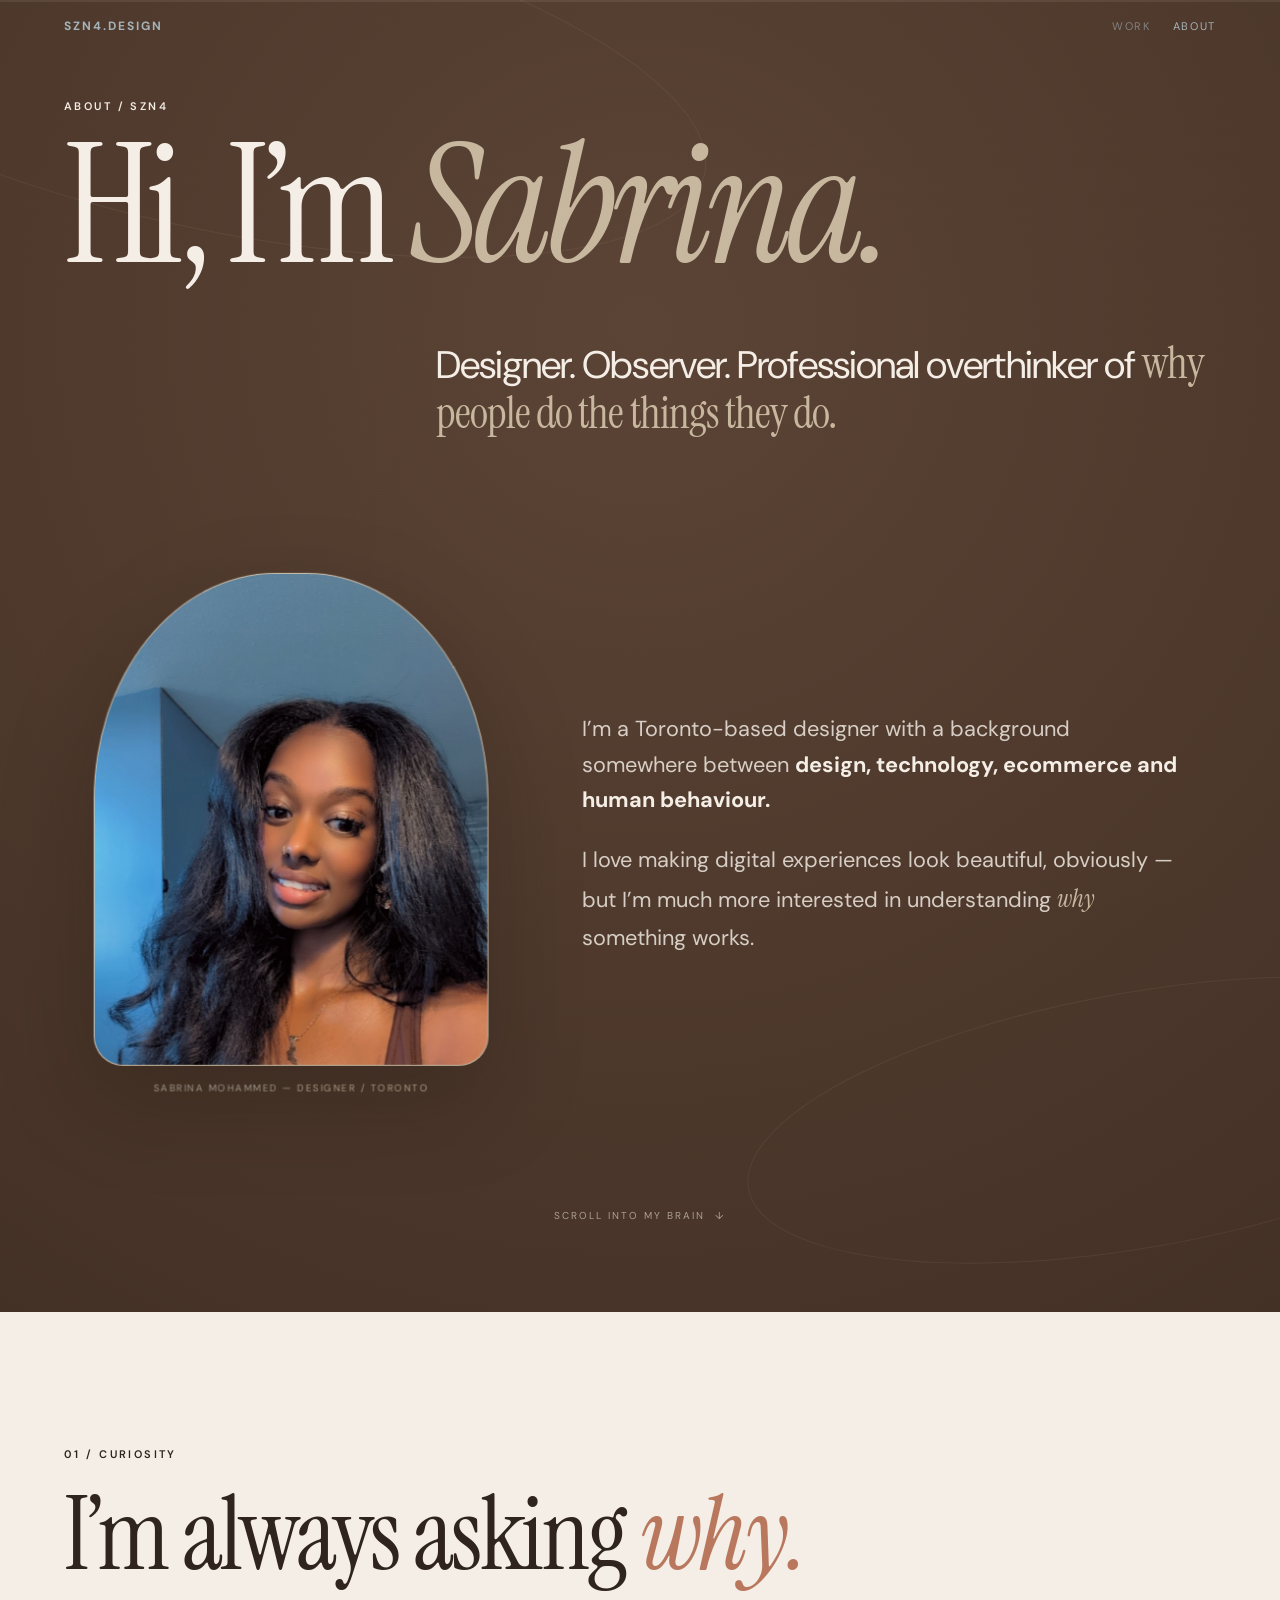
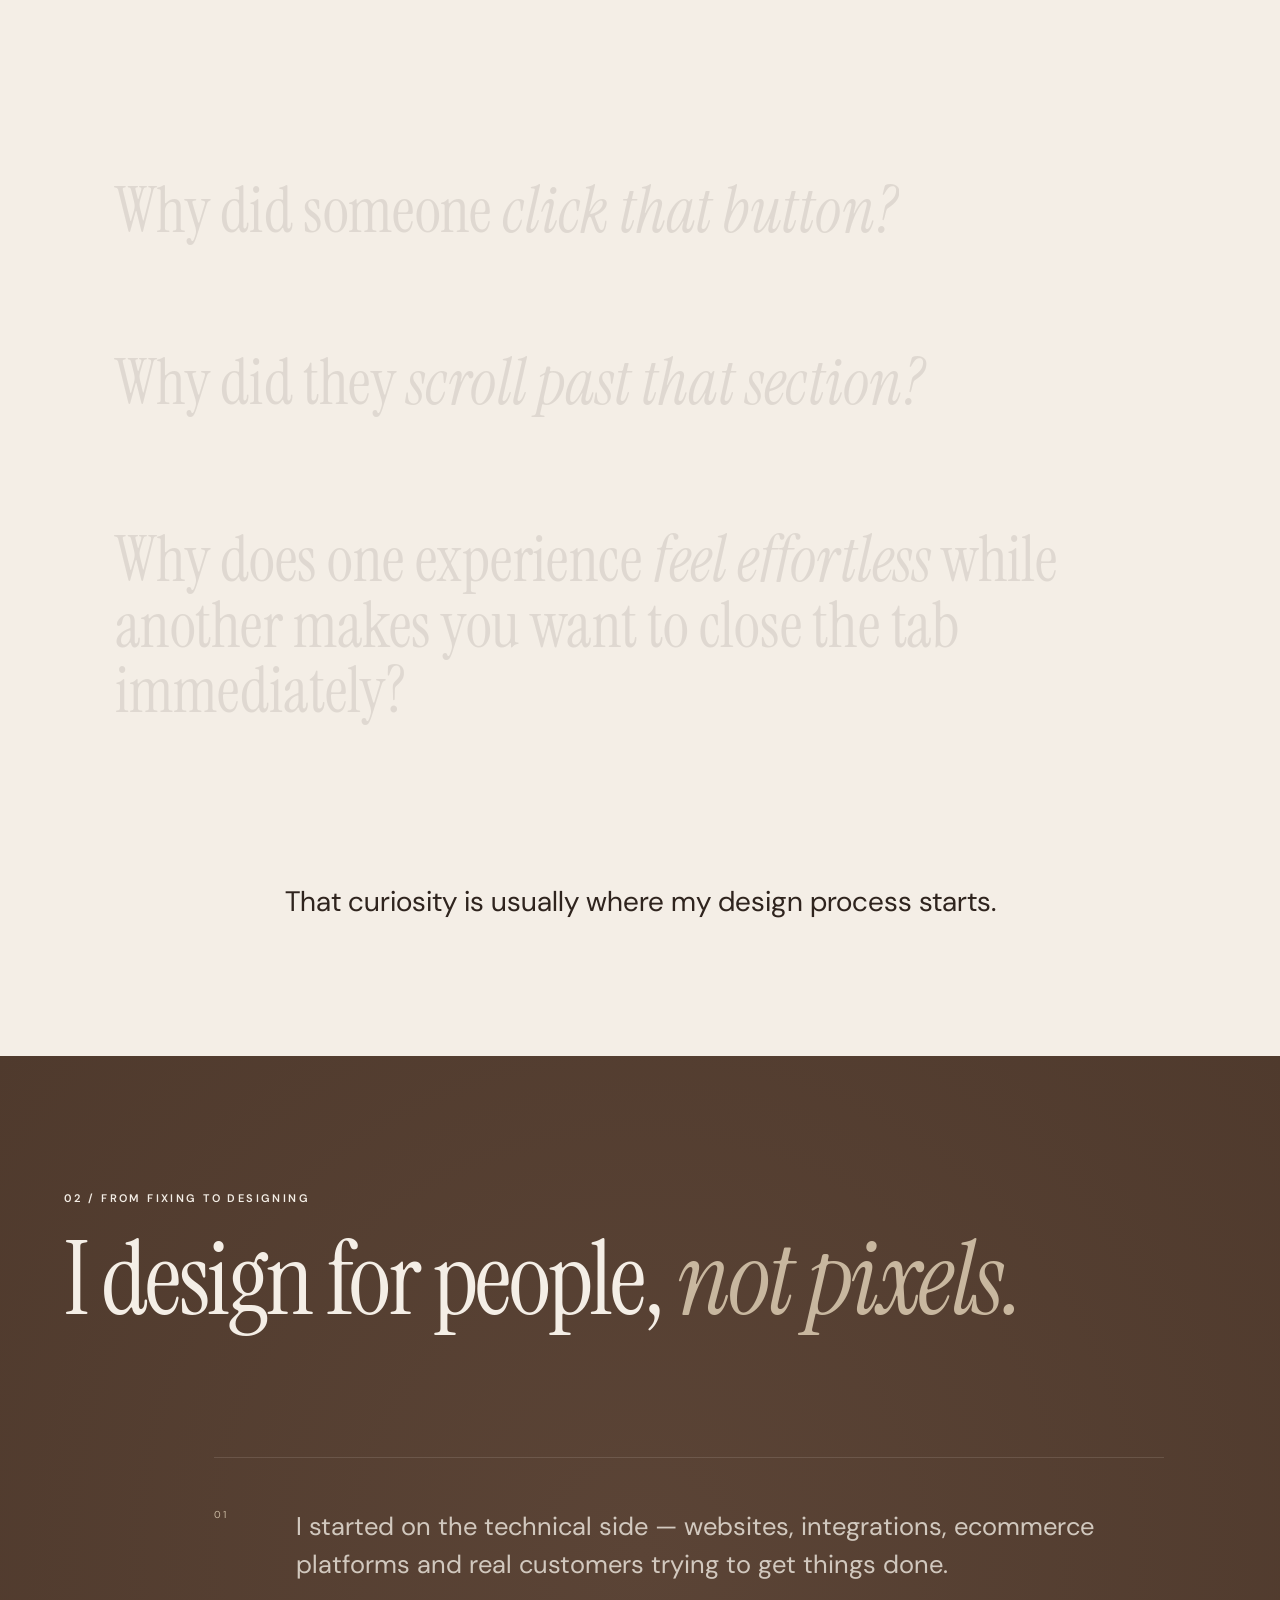
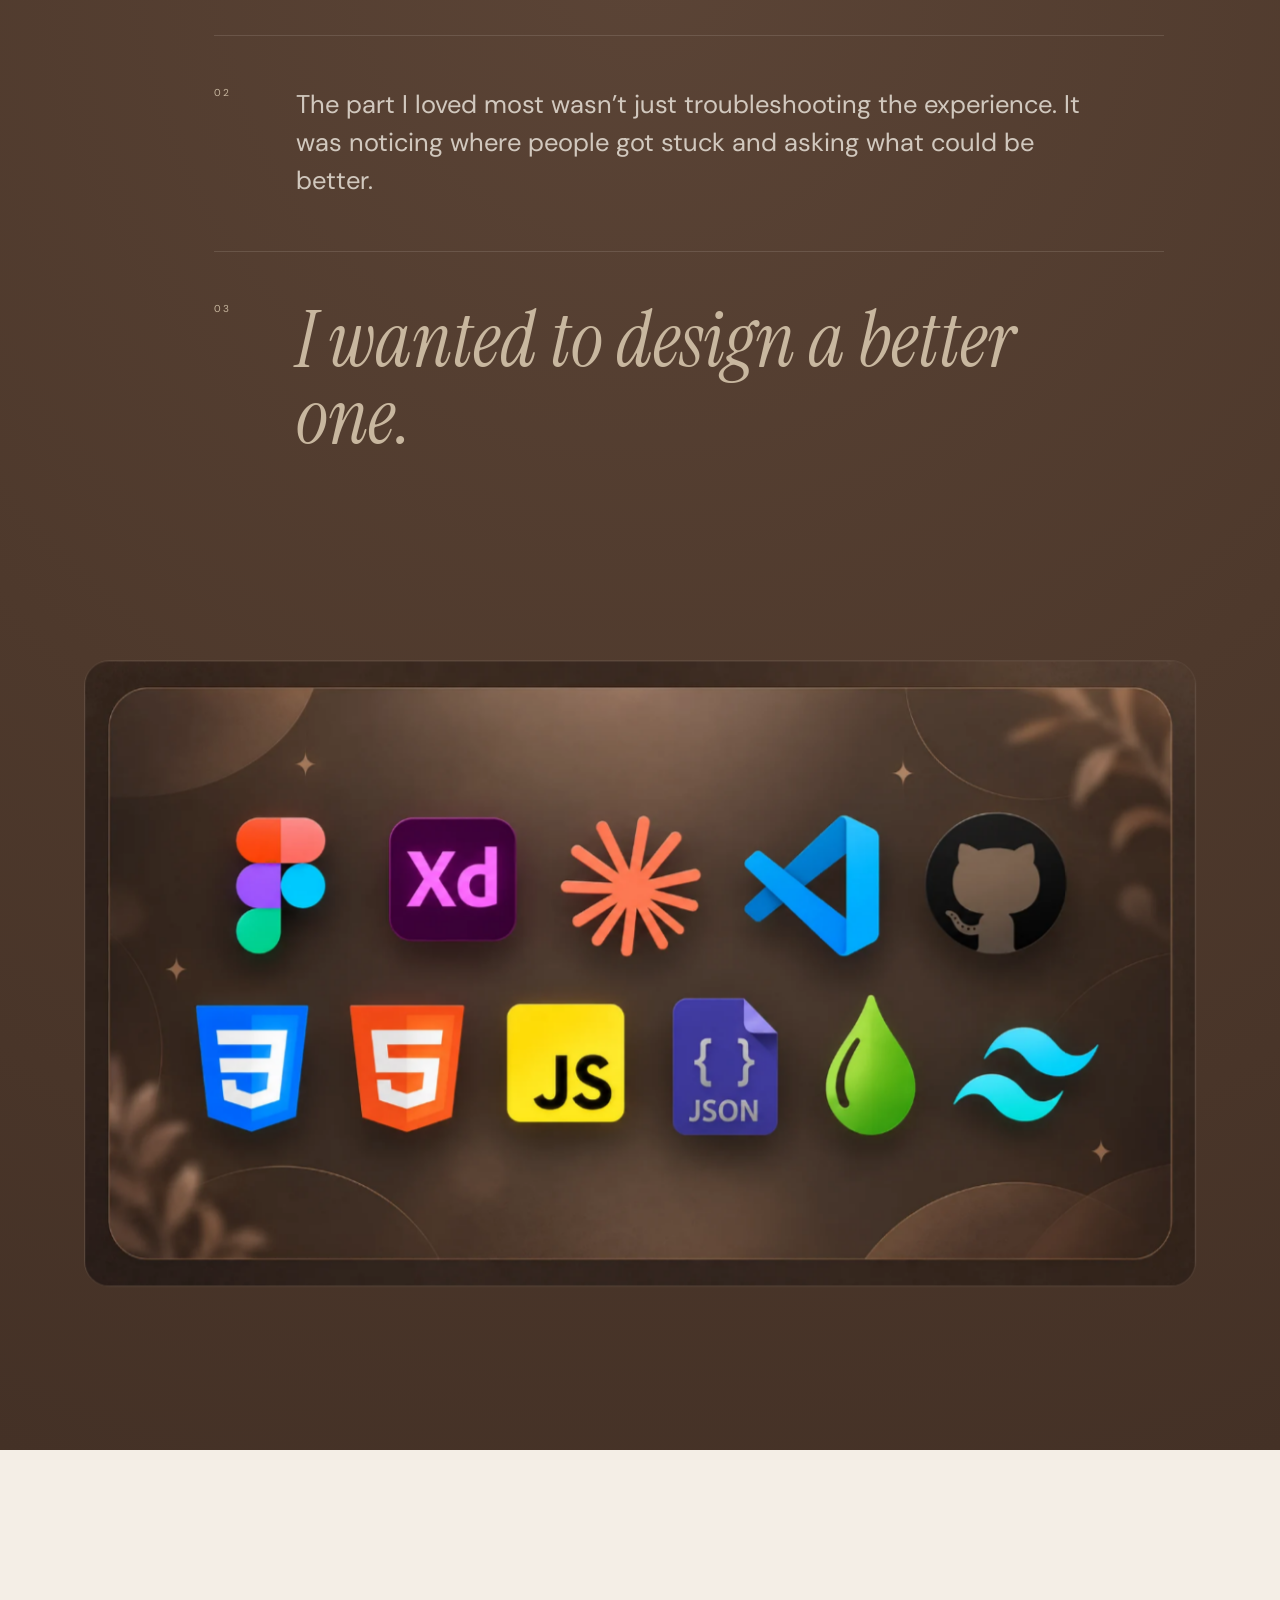
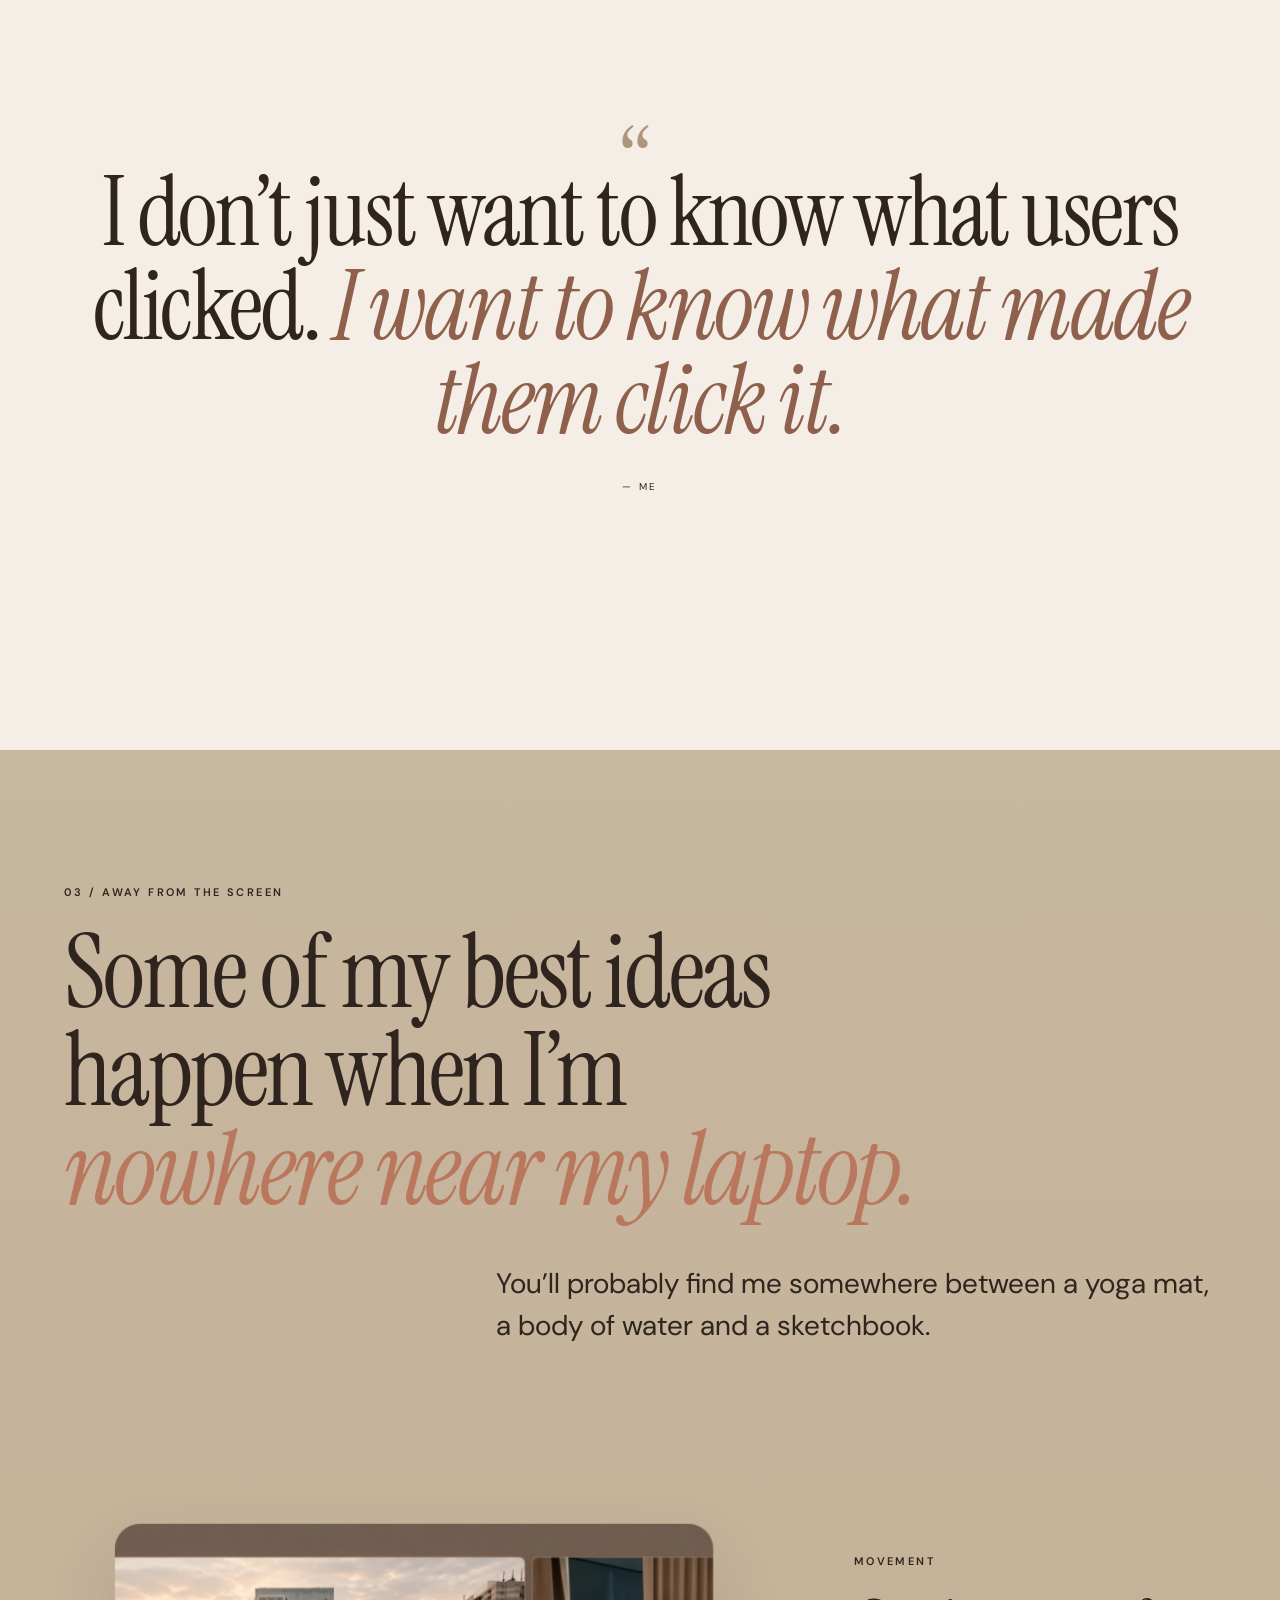
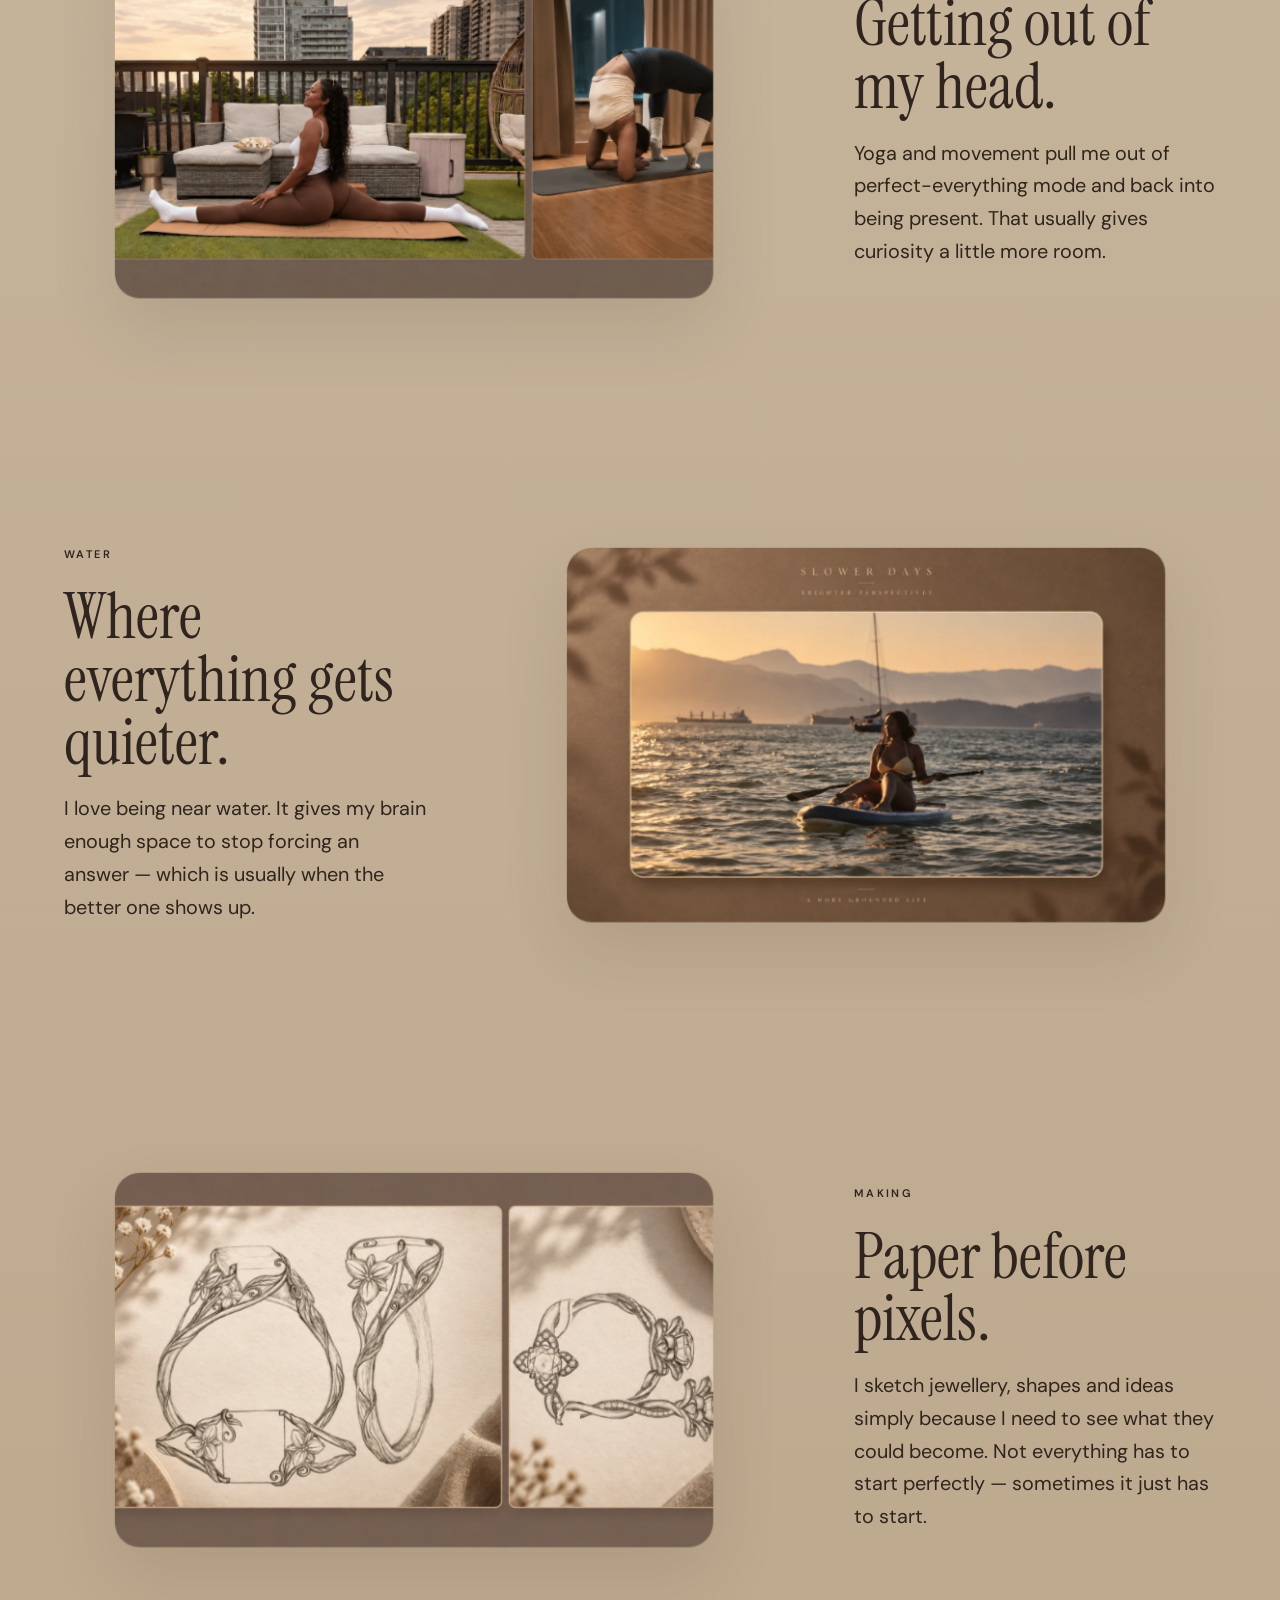
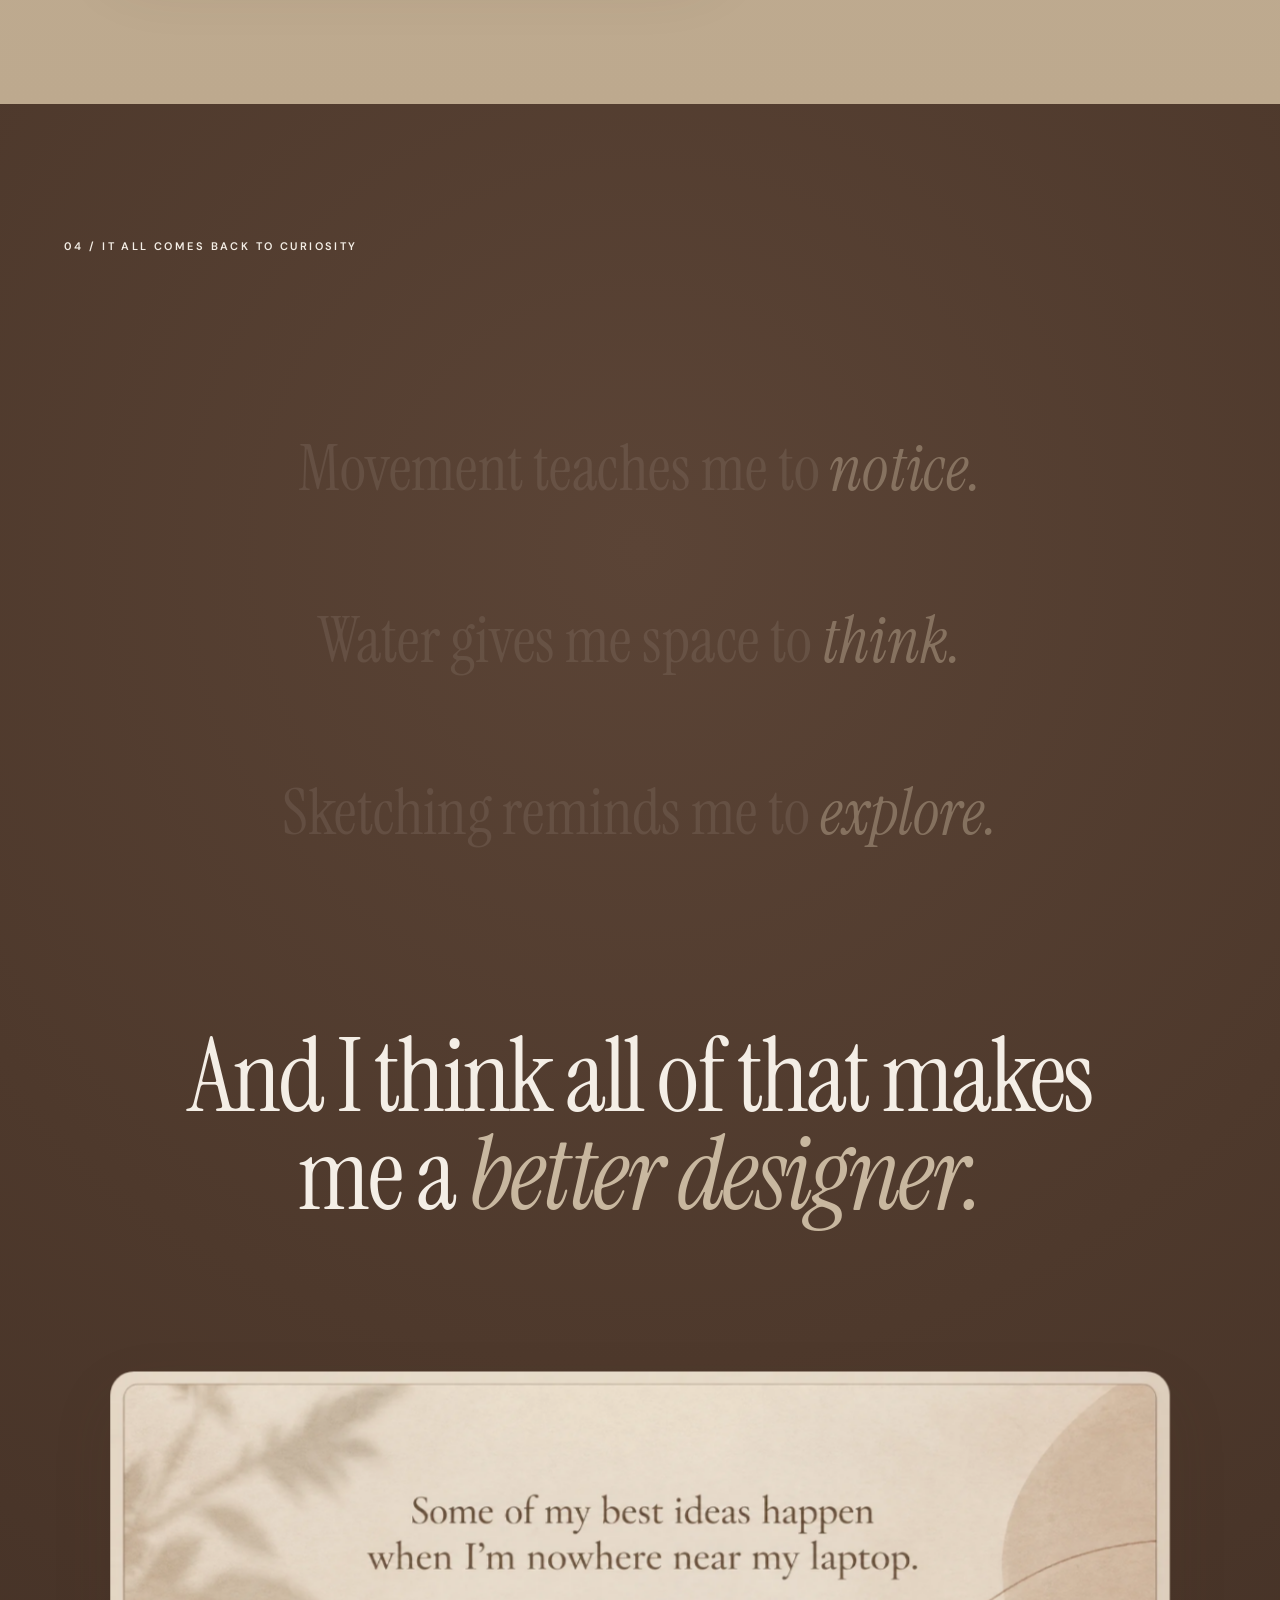
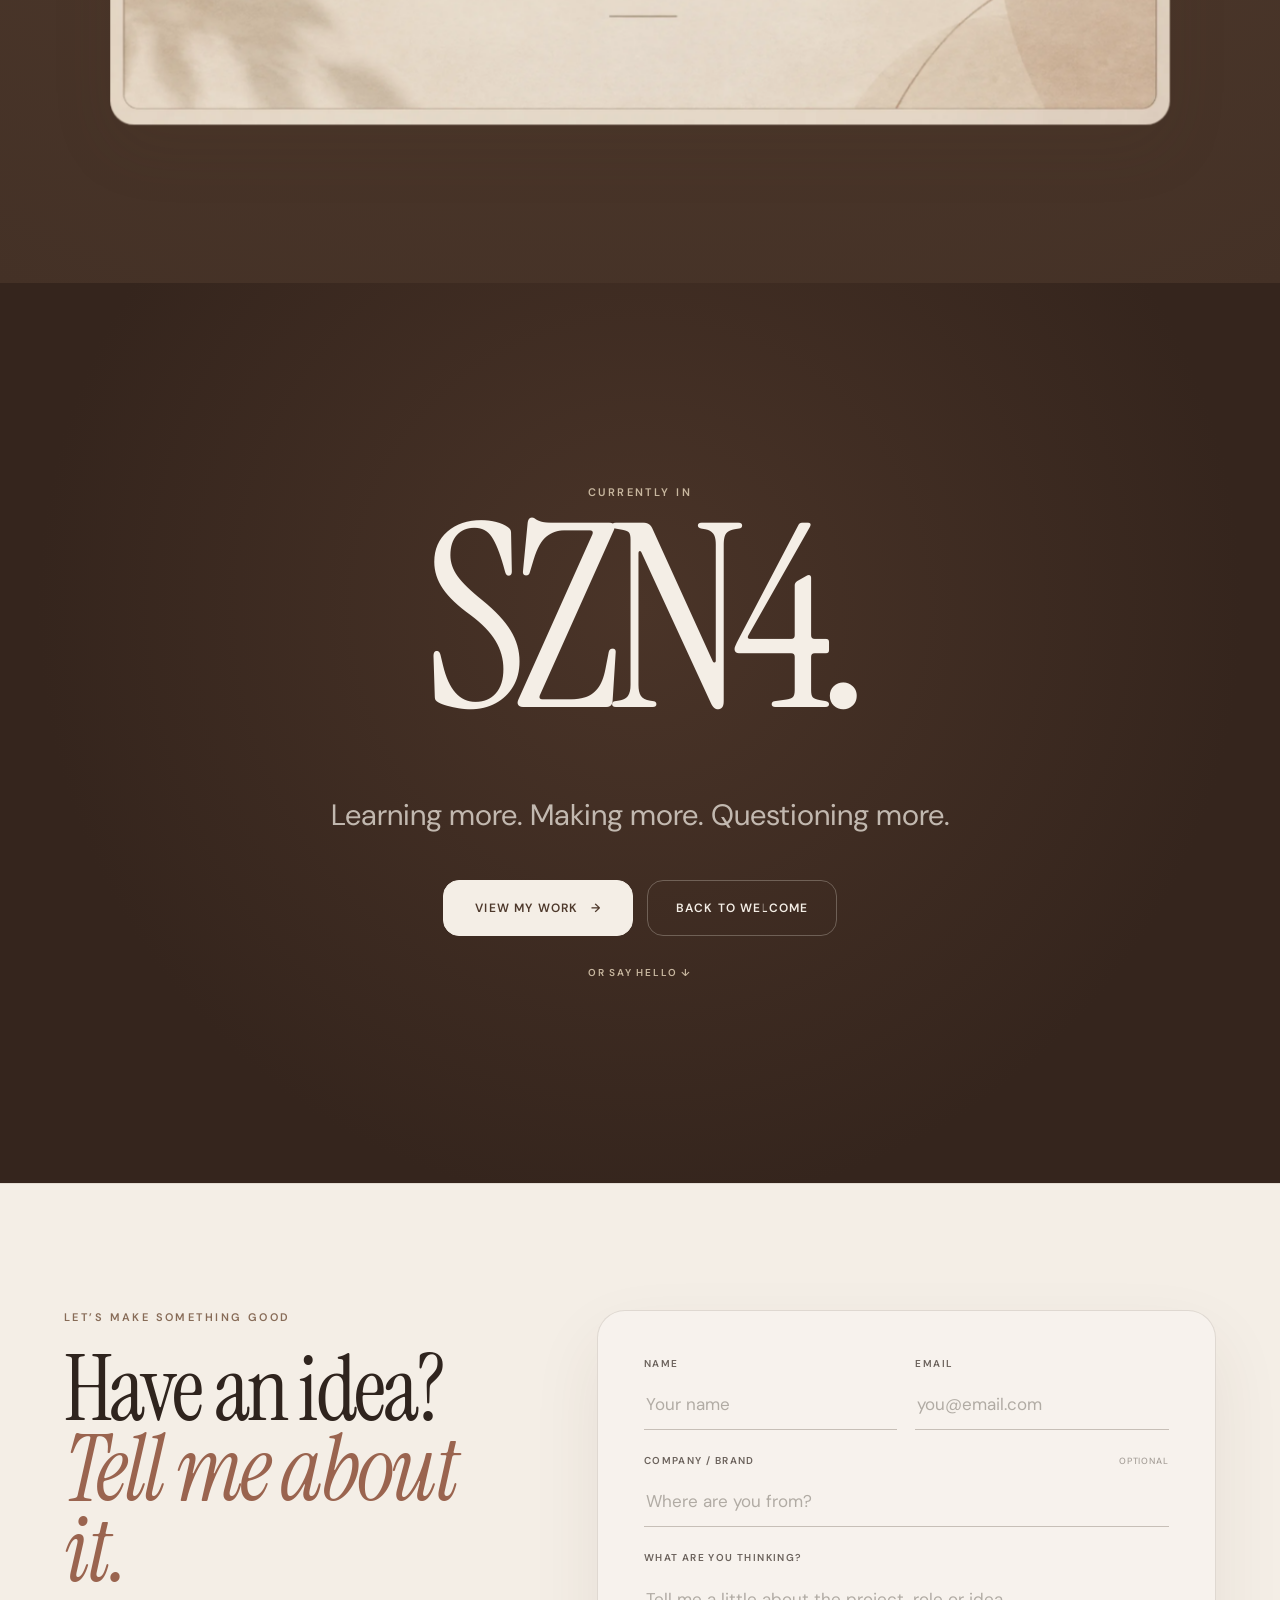
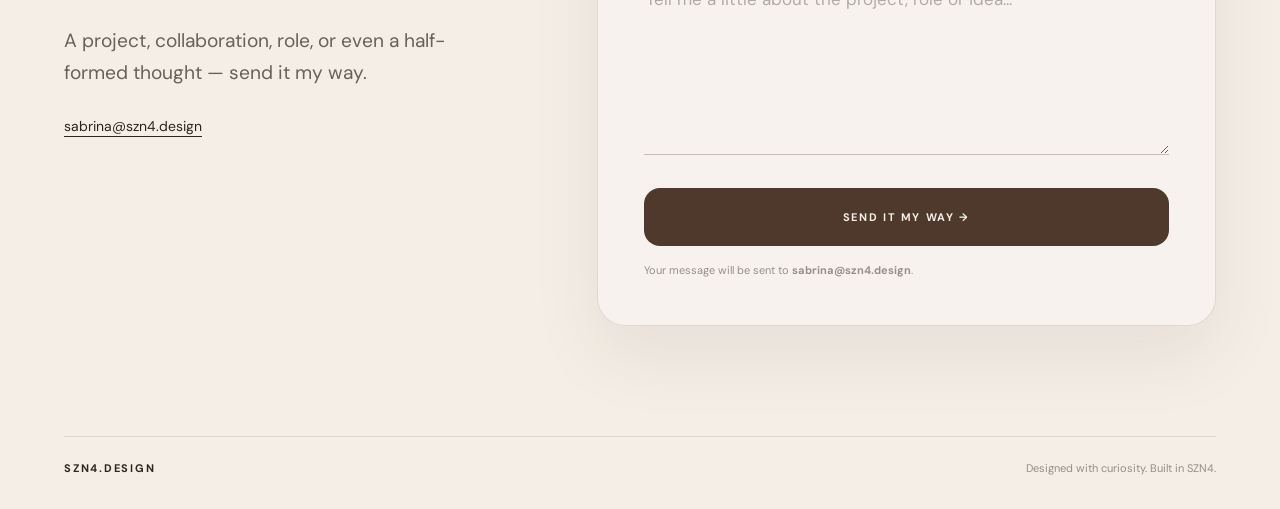
==== about-me/index.html @ e9a7bd0c "Add files via upload" ====
<!doctype html>
<html lang="en">
<head>
  <meta charset="utf-8" />
  <meta name="viewport" content="width=device-width, initial-scale=1, viewport-fit=cover" />
  <meta name="theme-color" content="#4E392C" />
  <meta name="description" content="About Sabrina — designer, observer, and professional overthinker of why people do the things they do." />
  <title>About Sabrina — SZN4.DESIGN</title>

  <link rel="preconnect" href="https://fonts.googleapis.com">
  <link rel="preconnect" href="https://fonts.gstatic.com" crossorigin>
  <link href="https://fonts.googleapis.com/css2?family=DM+Sans:wght@400;500;600;700&family=Instrument+Serif:ital@0;1&display=swap" rel="stylesheet">

  <link rel="stylesheet" href="./styles.css" />
</head>

<body>
  <div class="grain" aria-hidden="true"></div>
  <div class="scroll-progress" aria-hidden="true"><span id="progressBar"></span></div>

  <header class="site-nav">
    <a class="wordmark" href="/" aria-label="SZN4 home">SZN4.DESIGN</a>
    <nav aria-label="Primary navigation">
      <a href="https://szn4.design/ui-ux-projects">Work</a>
      <a class="is-current" href="#top">About</a>
    </nav>
  </header>

  <main id="top">

    <!-- CHAPTER 1: INTRO -->
    <section class="chapter hero theme-dark" data-theme="dark">
      <div class="orbit orbit-a" aria-hidden="true"></div>
      <div class="orbit orbit-b" aria-hidden="true"></div>

      <div class="hero-inner">
        <p class="eyebrow reveal">ABOUT / SZN4</p>

        <h1 class="hero-title reveal">
          Hi, I’m <em>Sabrina.</em>
        </h1>

        <p class="hero-deck reveal">
          Designer. Observer. Professional overthinker of
          <span>why people do the things they do.</span>
        </p>

        <div class="hero-profile">
          <figure class="hero-portrait reveal image-focus">
            <div class="portrait-frame">
              <img
                src="./assets/headshot-original.webp"
                alt="Portrait of Sabrina"
                fetchpriority="high"
              />
            </div>
            <figcaption>
              Sabrina Mohammed <span>— Designer / Toronto</span>
            </figcaption>
          </figure>

          <div class="hero-intro reveal">
            <p>
              I’m a Toronto-based designer with a background somewhere between
              <strong>design, technology, ecommerce and human behaviour.</strong>
            </p>
            <p>
              I love making digital experiences look beautiful, obviously —
              but I’m much more interested in understanding <em>why</em> something works.
            </p>
          </div>
        </div>

        <a class="scroll-hint" href="#curiosity">
          SCROLL INTO MY BRAIN <span aria-hidden="true">↓</span>
        </a>
      </div>
    </section>

    <!-- CHAPTER 2: CURIOSITY -->
    <section id="curiosity" class="chapter theme-cream curiosity-section" data-theme="cream">
      <div class="section-shell">
        <p class="eyebrow reveal">01 / CURIOSITY</p>
        <h2 class="display-serif reveal">
          I’m always asking <em>why.</em>
        </h2>

        <div class="question-stack" aria-label="Questions that shape Sabrina's design process">
          <p class="focus-line">Why did someone <em>click that button?</em></p>
          <p class="focus-line">Why did they <em>scroll past that section?</em></p>
          <p class="focus-line">
            Why does one experience <em>feel effortless</em> while another makes you
            want to close the tab immediately?
          </p>
        </div>

        <p class="chapter-close reveal">
          That curiosity is usually where my design process starts.
        </p>
      </div>
    </section>

    <!-- CHAPTER 3: PROFESSIONAL STORY -->
    <section class="chapter theme-dark story-section" data-theme="dark">
      <div class="section-shell story-grid">
        <div class="story-copy">
          <p class="eyebrow reveal">02 / FROM FIXING TO DESIGNING</p>
          <h2 class="display-serif reveal">I design for people, <em>not pixels.</em></h2>

          <div class="story-steps">
            <div class="story-step reveal">
              <span>01</span>
              <p>
                I started on the technical side — websites, integrations,
                ecommerce platforms and real customers trying to get things done.
              </p>
            </div>

            <div class="story-step reveal">
              <span>02</span>
              <p>
                The part I loved most wasn’t just troubleshooting the experience.
                It was noticing where people got stuck and asking what could be better.
              </p>
            </div>

            <div class="story-step story-step-big reveal">
              <span>03</span>
              <p><em>I wanted to design a better one.</em></p>
            </div>
          </div>
        </div>

        <figure class="tools-card reveal image-focus">
          <img
            src="./assets/tools-editorial.webp"
            alt="Sabrina's design and front-end toolkit including Figma, Adobe XD, VS Code, GitHub, HTML, CSS and JavaScript"
            loading="lazy"
          />
        </figure>
      </div>
    </section>

    <!-- CHAPTER BREAK: QUOTE -->
    <section class="chapter quote-chapter theme-cream" data-theme="cream">
      <div class="quote-wrap">
        <p class="quote-mark reveal">“</p>
        <blockquote class="reveal">
          I don’t just want to know what users clicked.
          <em>I want to know what made them click it.</em>
        </blockquote>
        <p class="quote-credit reveal">— ME</p>
      </div>
    </section>

    <!-- CHAPTER 4: AWAY FROM SCREEN -->
    <section class="chapter theme-sand offscreen-section" data-theme="sand">
      <div class="section-shell">
        <p class="eyebrow reveal">03 / AWAY FROM THE SCREEN</p>
        <h2 class="display-serif reveal">
          Some of my best ideas happen when I’m
          <em>nowhere near my laptop.</em>
        </h2>

        <p class="section-lede reveal">
          You’ll probably find me somewhere between a yoga mat, a body of water
          and a sketchbook.
        </p>

        <div class="life-story">

          <article class="life-row">
            <figure class="life-image reveal image-focus">
              <img
                src="./assets/yoga-editorial-user.webp"
                alt="Warm editorial collage of Sabrina practicing yoga"
                loading="lazy"
              />
            </figure>
            <div class="life-copy reveal">
              <p class="mini-label">MOVEMENT</p>
              <h3>Getting out of my head.</h3>
              <p>
                Yoga and movement pull me out of perfect-everything mode and back
                into being present. That usually gives curiosity a little more room.
              </p>
            </div>
          </article>

          <article class="life-row life-row-reverse">
            <figure class="life-image reveal image-focus">
              <img
                src="./assets/water-editorial.webp"
                alt="Sabrina paddleboarding on the water with mountains in the distance"
                loading="lazy"
              />
            </figure>
            <div class="life-copy reveal">
              <p class="mini-label">WATER</p>
              <h3>Where everything gets quieter.</h3>
              <p>
                I love being near water. It gives my brain enough space to stop
                forcing an answer — which is usually when the better one shows up.
              </p>
            </div>
          </article>

          <article class="life-row">
            <figure class="life-image reveal image-focus">
              <img
                src="./assets/sketches-editorial.webp"
                alt="Warm editorial presentation of Sabrina's hand-drawn jewellery concepts"
                loading="lazy"
              />
            </figure>
            <div class="life-copy reveal">
              <p class="mini-label">MAKING</p>
              <h3>Paper before pixels.</h3>
              <p>
                I sketch jewellery, shapes and ideas simply because I need to see
                what they could become. Not everything has to start perfectly —
                sometimes it just has to start.
              </p>
            </div>
          </article>

        </div>
      </div>
    </section>

    <!-- CHAPTER 5: TIE IT TOGETHER -->
    <section class="chapter theme-dark synthesis-section" data-theme="dark">
      <div class="section-shell synthesis">
        <p class="eyebrow reveal">04 / IT ALL COMES BACK TO CURIOSITY</p>

        <div class="synthesis-lines">
          <p class="focus-line">Movement teaches me to <em>notice.</em></p>
          <p class="focus-line">Water gives me space to <em>think.</em></p>
          <p class="focus-line">Sketching reminds me to <em>explore.</em></p>
        </div>

        <h2 class="display-serif final-thought reveal">
          And I think all of that makes me a
          <em>better designer.</em>
        </h2>

        <figure class="ideas-banner reveal image-focus">
          <img
            src="./assets/ideas-banner.webp"
            alt="Some of my best ideas happen when I'm nowhere near my laptop"
            loading="lazy"
          />
        </figure>
      </div>
    </section>

    <!-- CHAPTER 6: ENDING -->
    <section class="chapter finale theme-deep" data-theme="deep">
      <div class="finale-inner">
        <p class="eyebrow reveal">CURRENTLY IN</p>
        <h2 class="szn4 reveal">SZN4.</h2>
        <p class="finale-copy reveal">
          Learning more. Making more. Questioning more.
        </p>

        <div class="finale-actions reveal">
          <a class="button button-primary" href="https://szn4.design/ui-ux-projects">
            VIEW MY WORK <span aria-hidden="true">→</span>
          </a>
          <a class="button button-secondary" href="/">
            BACK TO WELCOME
          </a>
        </div>
        <a class="text-link reveal" href="#contact">OR SAY HELLO ↓</a>
      </div>
    </section>

  </main>

  <footer id="contact" class="contact-footer">
    <div class="contact-shell">
      <div class="contact-intro reveal">
        <p class="eyebrow">LET’S MAKE SOMETHING GOOD</p>
        <h2>Have an idea?<br><em>Tell me about it.</em></h2>
        <p>
          A project, collaboration, role, or even a half-formed thought —
          send it my way.
        </p>
        <a class="contact-email" href="mailto:sabrina@szn4.design">
          sabrina@szn4.design
        </a>
      </div>

      <form
        class="contact-form reveal"
        action="https://formsubmit.co/sabrina@szn4.design"
        method="POST"
      >
        <input type="hidden" name="_subject" value="New portfolio inquiry — SZN4.DESIGN">
        <input type="hidden" name="_template" value="table">
        <input type="hidden" name="_captcha" value="false">
        <input type="hidden" name="_next" value="https://szn4.design/about-me?sent=1">
        <input type="text" name="_honey" class="honeypot" tabindex="-1" autocomplete="off">

        <div class="form-row">
          <label>
            <span>Name</span>
            <input
              type="text"
              name="name"
              autocomplete="name"
              placeholder="Your name"
              required
            >
          </label>

          <label>
            <span>Email</span>
            <input
              type="email"
              name="email"
              autocomplete="email"
              placeholder="you@email.com"
              required
            >
          </label>
        </div>

        <label>
          <span>Company / Brand <small>optional</small></span>
          <input
            type="text"
            name="company"
            autocomplete="organization"
            placeholder="Where are you from?"
          >
        </label>

        <label>
          <span>What are you thinking?</span>
          <textarea
            name="message"
            rows="6"
            placeholder="Tell me a little about the project, role or idea..."
            required
          ></textarea>
        </label>

        <button class="form-submit" type="submit">
          SEND IT MY WAY <span aria-hidden="true">→</span>
        </button>

        <p class="form-note">
          Your message will be sent to <strong>sabrina@szn4.design</strong>.
        </p>

        <p class="form-success" id="formSuccess" role="status" hidden>
          Thank you — your note is on its way. ✦
        </p>
      </form>
    </div>

    <div class="footer-bottom">
      <a href="/" class="footer-wordmark">SZN4.DESIGN</a>
      <p>Designed with curiosity. Built in SZN4.</p>
    </div>
  </footer>


  <script src="./script.js"></script>
</body>
</html>
---- about-me/styles.css ----
/* ======================================================
   SZN4 ABOUT — STORYTELLING V1
   Editorial + warm + responsive
   ====================================================== */

:root {
  --brown: #4E392C;
  --brown-soft: #5B4436;
  --brown-deep: #35251D;
  --cream: #F4EEE6;
  --cream-2: #EDE2D4;
  --sand: #C8B79F;
  --sand-deep: #AE967A;
  --ink: #2F241E;
  --terracotta: #B9785E;
  --page: clamp(20px, 5vw, 74px);
  --shell: 1280px;
  --radius: clamp(18px, 2vw, 30px);
}

* { box-sizing: border-box; }

html {
  scroll-behavior: smooth;
  background: var(--brown);
}

body {
  margin: 0;
  overflow-x: hidden;
  background: var(--brown);
  color: var(--cream);
  font-family: "DM Sans", Arial, sans-serif;
  transition: background-color .75s ease, color .75s ease;
}

img {
  display: block;
  width: 100%;
  height: auto;
}

a { color: inherit; }

::selection {
  background: var(--terracotta);
  color: var(--cream);
}

/* ---------- GLOBAL AMBIENCE ---------- */

.grain {
  position: fixed;
  inset: 0;
  z-index: 30;
  pointer-events: none;
  opacity: .025;
  mix-blend-mode: soft-light;
  background-image:
    repeating-radial-gradient(
      circle at 30% 20%,
      rgba(255,255,255,.95) 0 .65px,
      transparent .65px 3px
    );
}

.scroll-progress {
  position: fixed;
  top: 0;
  left: 0;
  right: 0;
  height: 2px;
  z-index: 100;
  background: rgba(244,238,230,.08);
}

.scroll-progress span {
  display: block;
  width: 0;
  height: 100%;
  background: var(--sand);
  transform-origin: left;
}

.site-nav {
  position: fixed;
  z-index: 90;
  inset: 0 0 auto;
  padding:
    max(18px, env(safe-area-inset-top))
    var(--page)
    16px;
  display: flex;
  align-items: center;
  justify-content: space-between;
  gap: 24px;
  color: var(--cream);
  mix-blend-mode: difference;
  pointer-events: none;
}

.site-nav a { pointer-events: auto; }

.wordmark {
  font-size: 12px;
  font-weight: 700;
  letter-spacing: .17em;
  text-decoration: none;
}

.site-nav nav {
  display: flex;
  gap: 22px;
}

.site-nav nav a {
  font-size: 11px;
  letter-spacing: .15em;
  text-transform: uppercase;
  text-decoration: none;
  opacity: .6;
  transition: opacity .2s ease;
}

.site-nav nav a:hover,
.site-nav nav a.is-current { opacity: 1; }

.chapter {
  position: relative;
  min-height: 100svh;
  overflow: clip;
}

.section-shell {
  width: min(calc(100% - (var(--page) * 2)), var(--shell));
  margin-inline: auto;
  padding-block: clamp(110px, 15vh, 190px);
}

/* ---------- THEMES ---------- */

.theme-dark {
  background:
    radial-gradient(circle at 50% 25%, var(--brown-soft), var(--brown) 55%, #443126 100%);
  color: var(--cream);
}

.theme-cream {
  background: var(--cream);
  color: var(--ink);
}

.theme-sand {
  background:
    linear-gradient(180deg, #C8B79F 0%, #BDA98E 100%);
  color: #2F241E;
}

.theme-deep {
  background:
    radial-gradient(circle at 50% 36%, #4A3428 0%, var(--brown-deep) 70%);
  color: var(--cream);
}

/* ---------- TYPE ---------- */

.eyebrow,
.mini-label {
  margin: 0 0 24px;
  font-size: 11px;
  line-height: 1.4;
  font-weight: 600;
  letter-spacing: .22em;
  text-transform: uppercase;
}

.display-serif {
  margin: 0;
  max-width: 1050px;
  font-family: "Instrument Serif", Georgia, serif;
  font-size: clamp(54px, 8vw, 118px);
  line-height: .96;
  font-weight: 400;
  letter-spacing: -.025em;
  text-wrap: balance;
}

.display-serif em {
  font-weight: 400;
  color: var(--terracotta);
}

.theme-dark .display-serif em,
.theme-deep .display-serif em {
  color: var(--sand);
}

/* ---------- REVEALS ---------- */

.reveal {
  opacity: 0;
  transform: translateY(30px);
  filter: blur(4px);
  transition:
    opacity .85s cubic-bezier(.2,.7,.2,1),
    transform .85s cubic-bezier(.2,.7,.2,1),
    filter .85s cubic-bezier(.2,.7,.2,1);
}

.reveal.is-visible {
  opacity: 1;
  transform: translateY(0);
  filter: blur(0);
}

.image-focus {
  --image-scale: .965;
  transform: scale(var(--image-scale));
  will-change: transform;
}

/* ---------- HERO ---------- */

.hero {
  display: grid;
  place-items: center;
  padding: max(90px, 11vh) var(--page) 10vh;
}

.hero-inner {
  width: min(100%, var(--shell));
  position: relative;
  z-index: 2;
}

.hero-title {
  margin: 0;
  font-family: "Instrument Serif", Georgia, serif;
  font-size: clamp(76px, 13vw, 190px);
  line-height: .82;
  font-weight: 400;
  letter-spacing: -.04em;
}

.hero-title em {
  font-weight: 400;
  color: var(--sand);
}

.hero-deck {
  width: min(780px, 100%);
  margin: clamp(32px, 5vw, 64px) 0 0 auto;
  font-size: clamp(23px, 3vw, 43px);
  line-height: 1.15;
  letter-spacing: -.025em;
}

.hero-deck span {
  font-family: "Instrument Serif", Georgia, serif;
  font-size: 1.14em;
  color: var(--sand);
}


.hero-intro {
  display: grid;
  gap: 24px;
  width: 100%;
  margin: 0;
  font-size: clamp(18px, 1.7vw, 24px);
  line-height: 1.65;
  color: rgba(244,238,230,.82);
}

.hero-intro p { margin: 0; }
.hero-intro strong { color: var(--cream); }
.hero-intro em {
  font-family: "Instrument Serif", Georgia, serif;
  font-size: 1.15em;
  color: var(--sand);
}

.scroll-hint {
  width: fit-content;
  margin: clamp(58px, 9vw, 110px) auto 0;
  display: flex;
  gap: 10px;
  align-items: center;
  text-decoration: none;
  font-size: 10px;
  letter-spacing: .20em;
  opacity: .58;
  transition: opacity .2s ease;
}

.scroll-hint:hover { opacity: 1; }

.orbit {
  position: absolute;
  z-index: 0;
  border: 1px solid rgba(200,183,159,.09);
  border-radius: 50%;
  pointer-events: none;
}

.orbit-a {
  width: 78vw;
  height: 25vw;
  left: -22vw;
  top: -7vw;
  transform: rotate(12deg);
}

.orbit-b {
  width: 62vw;
  height: 20vw;
  right: -20vw;
  bottom: 5vw;
  transform: rotate(-10deg);
}


.hero-profile {
  display: grid;
  grid-template-columns: minmax(280px, .78fr) minmax(0, 1.18fr);
  align-items: center;
  gap: clamp(40px, 7vw, 110px);
  width: min(100%, 1100px);
  margin: clamp(70px, 10vw, 130px) auto 0;
}

.hero-portrait {
  margin: 0;
}

.portrait-frame {
  position: relative;
  overflow: hidden;
  width: min(100%, 430px);
  margin-inline: auto;
  border-radius: 46% 46% 30px 30px;
  border: 1px solid rgba(244,238,230,.16);
  background: var(--sand);
  box-shadow: 0 35px 95px rgba(24,14,10,.26);
}

.portrait-frame::after {
  content: "";
  position: absolute;
  inset: 0;
  pointer-events: none;
  background:
    linear-gradient(
      180deg,
      rgba(78,57,44,.02) 0%,
      rgba(78,57,44,.05) 65%,
      rgba(78,57,44,.14) 100%
    );
  mix-blend-mode: multiply;
}

.portrait-frame img {
  aspect-ratio: 4 / 5;
  object-fit: cover;
  object-position: center 23%;
}

.hero-portrait figcaption {
  margin-top: 16px;
  font-size: 10px;
  letter-spacing: .15em;
  text-transform: uppercase;
  color: rgba(244,238,230,.66);
  text-align: center;
}

.hero-portrait figcaption span {
  color: var(--sand);
}

/* ---------- CURIOSITY ---------- */

.curiosity-section .display-serif {
  margin-bottom: clamp(70px, 11vw, 150px);
}

.question-stack {
  width: min(100%, 1050px);
  margin: 0 auto clamp(75px, 11vw, 150px);
}

.focus-line {
  margin: 0;
  padding-block: clamp(28px, 4vw, 56px);
  font-family: "Instrument Serif", Georgia, serif;
  font-size: clamp(37px, 5.2vw, 76px);
  line-height: 1.05;
  color: rgba(47,36,30,.25);
  transform: scale(.94);
  transform-origin: center left;
  transition:
    color .4s ease,
    transform .4s ease,
    opacity .4s ease;
}

.focus-line em {
  font-weight: 400;
}

.focus-line.is-focused {
  color: var(--ink);
  transform: scale(1);
}

.ideas-banner {
  overflow: hidden;
  border-radius: var(--radius);
  border: 1px solid rgba(78,57,44,.14);
  box-shadow: 0 25px 65px rgba(78,57,44,.10);
}


.chapter-close {
  width: min(780px, 100%);
  margin: clamp(60px, 8vw, 100px) auto 0;
  text-align: center;
  font-size: clamp(20px, 2.2vw, 31px);
  line-height: 1.4;
}

/* ---------- STORY ---------- */

.story-grid {
  display: grid;
  gap: clamp(70px, 10vw, 150px);
}

.story-copy {
  width: min(100%, 1100px);
}

.story-steps {
  width: min(100%, 950px);
  margin: clamp(70px, 10vw, 140px) 0 0 auto;
}

.story-step {
  display: grid;
  grid-template-columns: 60px 1fr;
  gap: 22px;
  padding: clamp(28px, 4vw, 50px) 0;
  border-top: 1px solid rgba(244,238,230,.13);
}

.story-step > span {
  font-size: 10px;
  letter-spacing: .16em;
  color: var(--sand);
}

.story-step p {
  margin: 0;
  max-width: 820px;
  font-size: clamp(19px, 2vw, 29px);
  line-height: 1.5;
  color: rgba(244,238,230,.78);
}

.story-step-big p {
  font-family: "Instrument Serif", Georgia, serif;
  font-size: clamp(45px, 6vw, 90px);
  line-height: 1;
  color: var(--cream);
}

.story-step-big em {
  color: var(--sand);
  font-weight: 400;
}

.tools-card {
  width: min(100%, 1180px);
  margin-inline: auto;
  border-radius: var(--radius);
  overflow: hidden;
  border: 1px solid rgba(244,238,230,.12);
}

/* ---------- QUOTE ---------- */

.quote-chapter {
  display: grid;
  place-items: center;
  padding: clamp(100px, 16vh, 190px) var(--page);
}

.quote-wrap {
  width: min(100%, 1100px);
  text-align: center;
}

.quote-mark {
  margin: 0;
  font-family: "Instrument Serif", Georgia, serif;
  font-size: 100px;
  height: 60px;
  color: var(--sand-deep);
}

blockquote {
  margin: 0 auto;
  font-family: "Instrument Serif", Georgia, serif;
  font-size: clamp(49px, 7.5vw, 108px);
  line-height: .98;
  letter-spacing: -.025em;
}

blockquote em {
  font-weight: 400;
  color: #8F604C;
}

.quote-credit {
  margin: 32px 0 clamp(65px, 9vw, 110px);
  font-size: 10px;
  letter-spacing: .24em;
}


/* ---------- LIFE STORY ---------- */

.offscreen-section .display-serif {
  max-width: 1120px;
}

.section-lede {
  width: min(720px, 100%);
  margin: 44px 0 clamp(90px, 12vw, 160px) auto;
  font-size: clamp(20px, 2.2vw, 30px);
  line-height: 1.5;
}

.life-story {
  display: grid;
  gap: clamp(110px, 16vw, 220px);
}

.life-row {
  display: grid;
  grid-template-columns: minmax(0, 1.45fr) minmax(280px, .75fr);
  align-items: center;
  gap: clamp(36px, 7vw, 100px);
}

.life-row-reverse {
  grid-template-columns: minmax(280px, .75fr) minmax(0, 1.45fr);
}

.life-row-reverse .life-image { order: 2; }
.life-row-reverse .life-copy { order: 1; }

.life-image {
  border-radius: var(--radius);
  overflow: hidden;
  box-shadow: 0 30px 70px rgba(64,43,30,.12);
}

.life-image img {
  aspect-ratio: 16 / 10;
  object-fit: cover;
}

.life-copy h3 {
  margin: 0 0 18px;
  font-family: "Instrument Serif", Georgia, serif;
  font-size: clamp(44px, 5vw, 76px);
  font-weight: 400;
  line-height: .98;
}

.life-copy p:not(.mini-label) {
  margin: 0;
  font-size: clamp(17px, 1.55vw, 22px);
  line-height: 1.65;
  max-width: 500px;
}

/* ---------- SYNTHESIS ---------- */

.synthesis .synthesis-lines {
  margin: clamp(70px, 10vw, 130px) auto;
  width: min(100%, 1000px);
}

.synthesis .focus-line {
  color: rgba(244,238,230,.22);
  transform-origin: center;
  text-align: center;
}

.synthesis .focus-line.is-focused {
  color: var(--cream);
}

.synthesis .focus-line em { color: var(--sand); }

.final-thought {
  margin: 0 auto clamp(80px, 11vw, 140px);
  text-align: center;
}

.ideas-banner {
  margin-inline: auto;
  width: min(100%, 1100px);
}

/* ---------- FINALE ---------- */

.finale {
  min-height: 100svh;
  display: grid;
  place-items: center;
  padding: 110px var(--page);
}

.finale-inner {
  width: min(100%, 1000px);
  text-align: center;
}

.finale-inner .eyebrow { color: var(--sand); }

.szn4 {
  margin: 0;
  font-family: "Instrument Serif", Georgia, serif;
  font-size: clamp(110px, 20vw, 300px);
  line-height: .75;
  font-weight: 400;
  letter-spacing: -.055em;
}

.finale-copy {
  margin: clamp(45px, 7vw, 80px) auto 0;
  font-size: clamp(20px, 2.3vw, 32px);
  color: rgba(244,238,230,.72);
}

.finale-actions {
  margin-top: 46px;
  display: flex;
  justify-content: center;
  flex-wrap: wrap;
  gap: 14px;
}

.button {
  min-width: 190px;
  min-height: 56px;
  padding: 0 27px;
  display: inline-flex;
  align-items: center;
  justify-content: center;
  gap: 12px;
  border-radius: 16px;
  font-size: 12px;
  font-weight: 600;
  letter-spacing: .10em;
  text-decoration: none;
  transition:
    transform .25s ease,
    background-color .25s ease,
    color .25s ease,
    border-color .25s ease;
}

.button:hover { transform: translateY(-2px); }

.button-primary {
  background: var(--cream);
  color: var(--brown);
  border: 1px solid var(--cream);
}

.button-secondary {
  background: transparent;
  color: var(--cream);
  border: 1px solid rgba(244,238,230,.27);
}

.button-secondary:hover {
  background: rgba(244,238,230,.07);
  border-color: rgba(244,238,230,.48);
}

/* ---------- MOBILE ---------- */

@media (max-width: 800px) {
  :root {
    --page: 19px;
    --radius: 20px;
  }

  .site-nav {
    padding-inline: 19px;
  }

  .site-nav nav {
    gap: 14px;
  }

  .site-nav nav a {
    font-size: 9px;
  }

  .hero {
    padding-top: 120px;
  }

  .hero-title {
    font-size: clamp(72px, 24vw, 120px);
    line-height: .82;
  }

  .hero-deck {
    width: 100%;
    margin-left: 0;
    font-size: clamp(23px, 7vw, 34px);
  }

  .hero-intro {
  display: grid;
  gap: 24px;
  width: 100%;
  margin: 0;
  font-size: clamp(18px, 1.7vw, 24px);
  line-height: 1.65;
  color: rgba(244,238,230,.82);
}

  .orbit-a {
    width: 150vw;
    height: 50vw;
    left: -70vw;
    top: 2vw;
  }

  .orbit-b {
    width: 130vw;
    height: 42vw;
    right: -66vw;
    bottom: 12vw;
  }

  .display-serif {
    font-size: clamp(49px, 14vw, 77px);
    line-height: .98;
  }

  .question-stack {
    margin-bottom: 70px;
  }

  .focus-line {
    font-size: clamp(35px, 10vw, 56px);
    padding-block: 26px;
  }

  .story-step {
    grid-template-columns: 38px 1fr;
    gap: 10px;
  }

  .story-step p {
    font-size: 18px;
  }

  .story-step-big p {
    font-size: clamp(42px, 12vw, 62px);
  }

  blockquote {
    font-size: clamp(47px, 13vw, 72px);
  }

  .life-row,
  .life-row-reverse {
    grid-template-columns: 1fr;
    gap: 30px;
  }

  .life-row-reverse .life-image,
  .life-row-reverse .life-copy {
    order: initial;
  }

  .life-story {
    gap: 100px;
  }

  .life-copy h3 {
    font-size: clamp(43px, 12vw, 65px);
  }

  .life-copy p:not(.mini-label) {
    font-size: 16px;
  }

  .section-lede {
    margin-left: 0;
    font-size: 18px;
  }

  .finale-actions {
    flex-direction: column;
  }

  .button {
    width: 100%;
  }

  .szn4 {
    font-size: clamp(105px, 38vw, 170px);
  }
}

/* ---------- REDUCED MOTION ---------- */

@media (prefers-reduced-motion: reduce) {
  html { scroll-behavior: auto; }

  .reveal,
  .image-focus,
  .focus-line {
    opacity: 1 !important;
    transform: none !important;
    filter: none !important;
    transition: none !important;
  }

  body {
    transition: none !important;
  }
}


/* ---------- V2 refinements: no duplicate quote/question graphics ---------- */

.curiosity-section .question-stack {
  margin-bottom: clamp(55px, 8vw, 90px);
}

.quote-credit {
  margin-bottom: 0;
}

.text-link {
  display: inline-block;
  margin-top: 30px;
  color: var(--sand);
  font-size: 10px;
  font-weight: 600;
  letter-spacing: .18em;
  text-decoration: none;
  text-transform: uppercase;
  opacity: .72;
  transition: opacity .2s ease, transform .2s ease;
}

.text-link:hover {
  opacity: 1;
  transform: translateY(-2px);
}

/* ---------- CONTACT FOOTER ---------- */

.contact-footer {
  background: var(--cream);
  color: var(--ink);
  padding: clamp(100px, 14vh, 180px) var(--page) 34px;
  border-top: 1px solid rgba(78,57,44,.10);
}

.contact-shell {
  width: min(100%, var(--shell));
  margin-inline: auto;
  display: grid;
  grid-template-columns: minmax(0, .82fr) minmax(0, 1.18fr);
  gap: clamp(50px, 8vw, 120px);
  align-items: start;
}

.contact-intro {
  position: sticky;
  top: 120px;
}

.contact-intro .eyebrow {
  color: #876B57;
}

.contact-intro h2 {
  margin: 0;
  font-family: "Instrument Serif", Georgia, serif;
  font-size: clamp(58px, 7vw, 106px);
  line-height: .90;
  font-weight: 400;
  letter-spacing: -.03em;
}

.contact-intro h2 em {
  color: #9A644F;
  font-weight: 400;
}

.contact-intro > p:not(.eyebrow) {
  max-width: 500px;
  margin: 34px 0 0;
  font-size: clamp(17px, 1.5vw, 21px);
  line-height: 1.65;
  color: rgba(47,36,30,.70);
}

.contact-email {
  display: inline-block;
  margin-top: 28px;
  color: var(--ink);
  font-size: 14px;
  text-decoration-thickness: 1px;
  text-underline-offset: 5px;
}

.contact-form {
  padding: clamp(28px, 4vw, 46px);
  border: 1px solid rgba(78,57,44,.14);
  border-radius: 28px;
  background: rgba(255,255,255,.28);
  box-shadow: 0 30px 70px rgba(78,57,44,.08);
}

.contact-form label {
  display: block;
  margin-bottom: 24px;
}

.contact-form label > span {
  display: flex;
  justify-content: space-between;
  align-items: baseline;
  margin-bottom: 9px;
  font-size: 10px;
  font-weight: 600;
  letter-spacing: .14em;
  text-transform: uppercase;
  color: rgba(47,36,30,.70);
}

.contact-form label small {
  font-size: 9px;
  font-weight: 500;
  letter-spacing: .10em;
  opacity: .58;
}

.form-row {
  display: grid;
  grid-template-columns: 1fr 1fr;
  gap: 18px;
}

.contact-form input,
.contact-form textarea {
  width: 100%;
  border: 0;
  border-bottom: 1px solid rgba(78,57,44,.28);
  border-radius: 0;
  padding: 14px 2px;
  background: transparent;
  color: var(--ink);
  font: inherit;
  font-size: 17px;
  outline: none;
  transition: border-color .2s ease;
}

.contact-form textarea {
  resize: vertical;
  min-height: 150px;
  line-height: 1.5;
}

.contact-form input::placeholder,
.contact-form textarea::placeholder {
  color: rgba(47,36,30,.35);
}

.contact-form input:focus,
.contact-form textarea:focus {
  border-color: #9A644F;
}

.form-submit {
  width: 100%;
  min-height: 58px;
  margin-top: 4px;
  border: 0;
  border-radius: 16px;
  background: var(--brown);
  color: var(--cream);
  cursor: pointer;
  font-family: "DM Sans", Arial, sans-serif;
  font-size: 11px;
  font-weight: 700;
  letter-spacing: .15em;
  text-transform: uppercase;
  transition: transform .2s ease, background-color .2s ease;
}

.form-submit:hover {
  transform: translateY(-2px);
  background: var(--brown-deep);
}

.form-note {
  margin: 16px 0 0;
  font-size: 11px;
  line-height: 1.5;
  color: rgba(47,36,30,.48);
}

.form-success {
  margin: 18px 0 0;
  padding: 14px 16px;
  border-radius: 14px;
  background: rgba(154,100,79,.10);
  color: #744B3C;
  font-size: 14px;
}

.honeypot {
  position: absolute !important;
  left: -9999px !important;
  opacity: 0 !important;
  pointer-events: none !important;
}

.footer-bottom {
  width: min(100%, var(--shell));
  margin: clamp(70px, 9vw, 110px) auto 0;
  padding-top: 24px;
  border-top: 1px solid rgba(78,57,44,.12);
  display: flex;
  align-items: center;
  justify-content: space-between;
  gap: 24px;
}

.footer-wordmark {
  color: var(--ink);
  font-size: 11px;
  font-weight: 700;
  letter-spacing: .16em;
  text-decoration: none;
}

.footer-bottom p {
  margin: 0;
  font-size: 11px;
  color: rgba(47,36,30,.48);
}


@media (max-width: 800px) {
  .hero-profile {
    grid-template-columns: 1fr;
    gap: 42px;
  }

  .portrait-frame {
    width: min(84vw, 400px);
  }

  .hero-intro {
    font-size: 16px;
    gap: 18px;
  }

  .contact-shell {
    grid-template-columns: 1fr;
    gap: 46px;
  }

  .contact-intro {
    position: static;
  }

  .contact-intro h2 {
    font-size: clamp(56px, 17vw, 82px);
  }

  .contact-form {
    padding: 26px 18px;
    border-radius: 22px;
  }

  .form-row {
    grid-template-columns: 1fr;
    gap: 0;
  }

  .footer-bottom {
    align-items: flex-start;
    flex-direction: column;
    gap: 10px;
  }
}
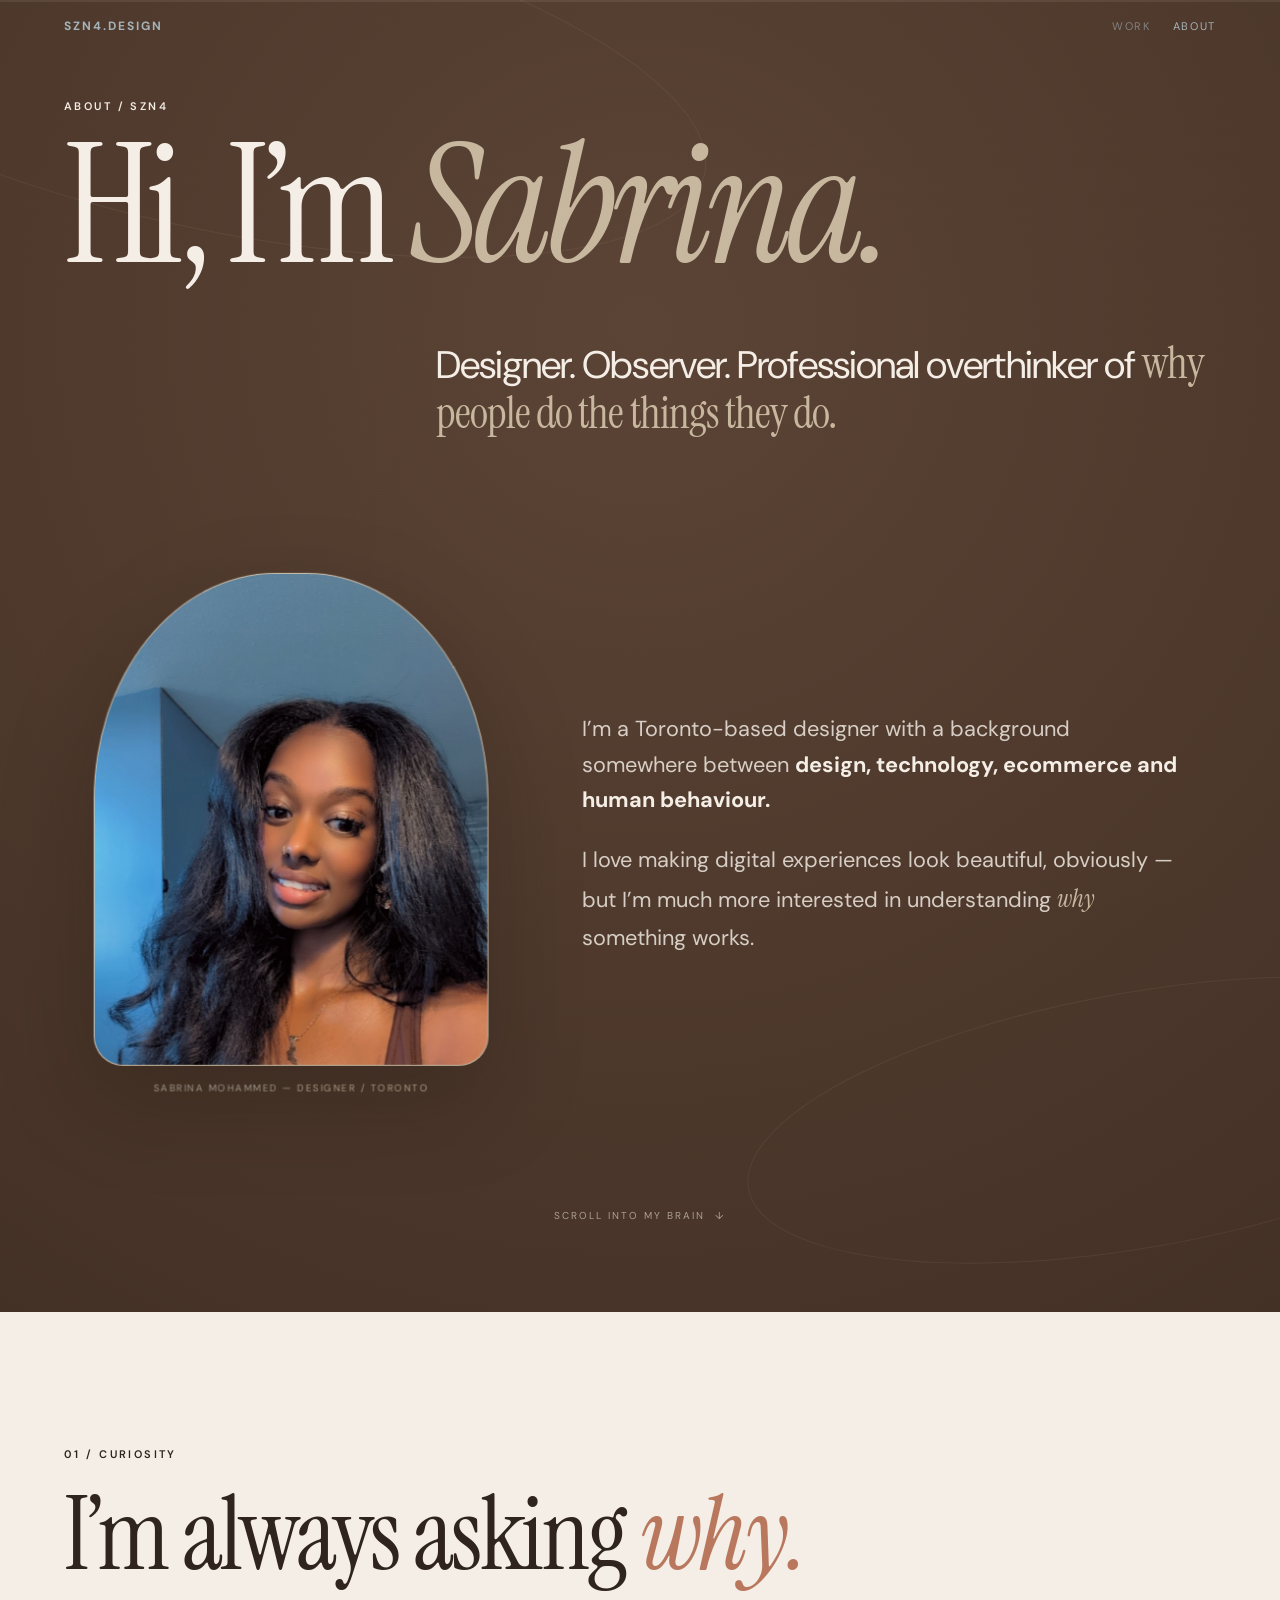
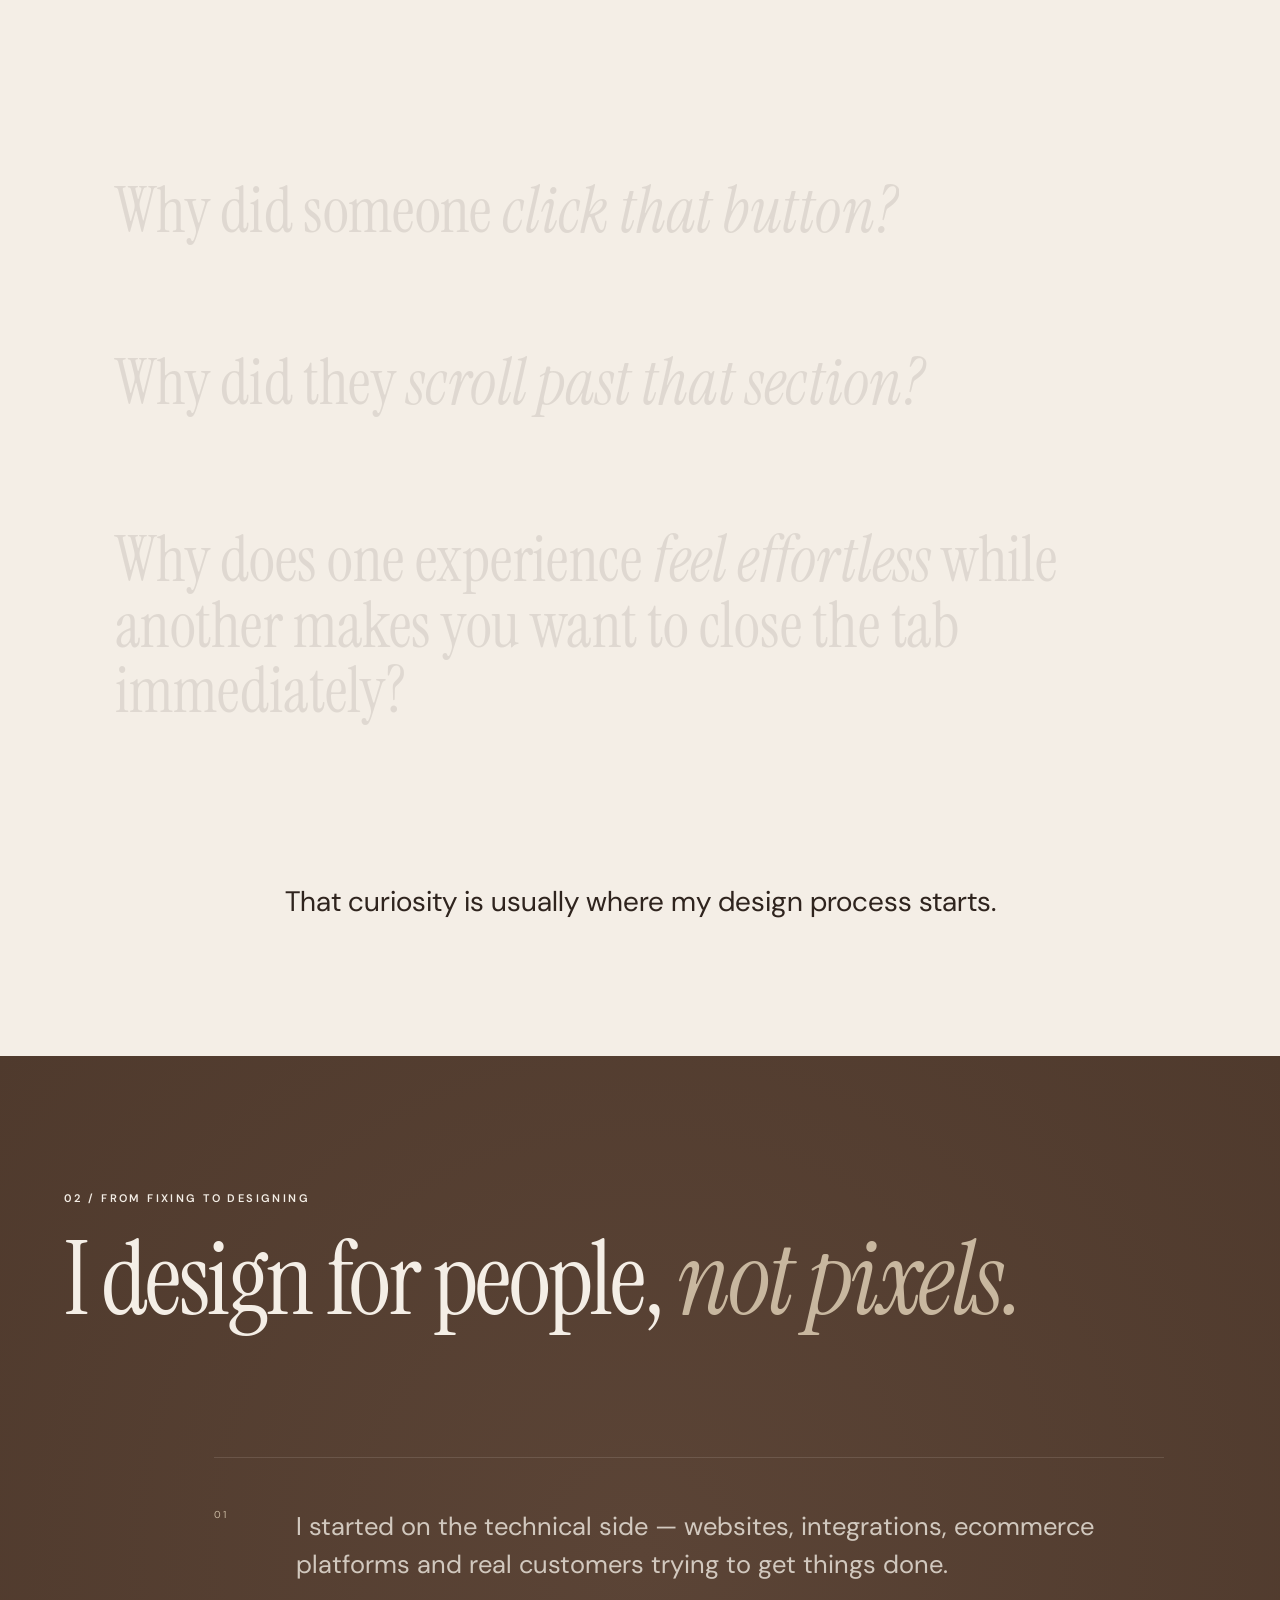
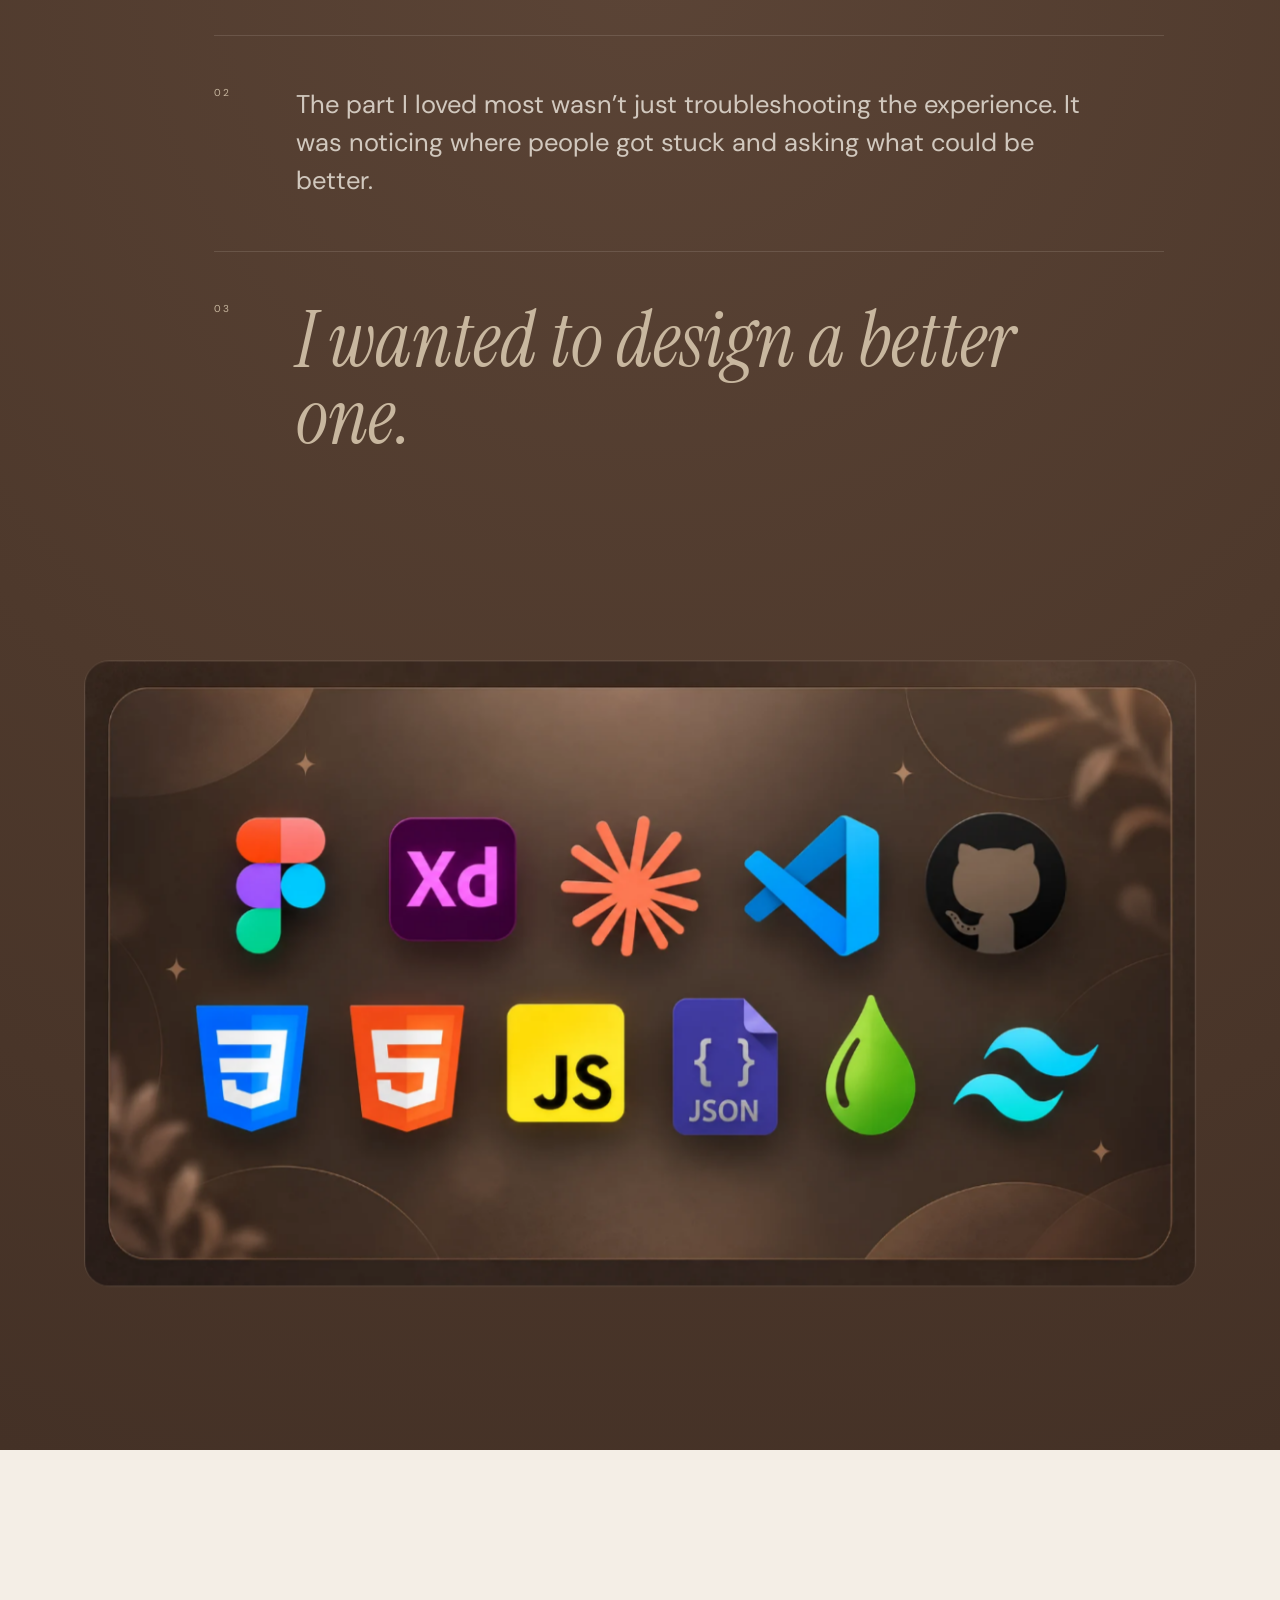
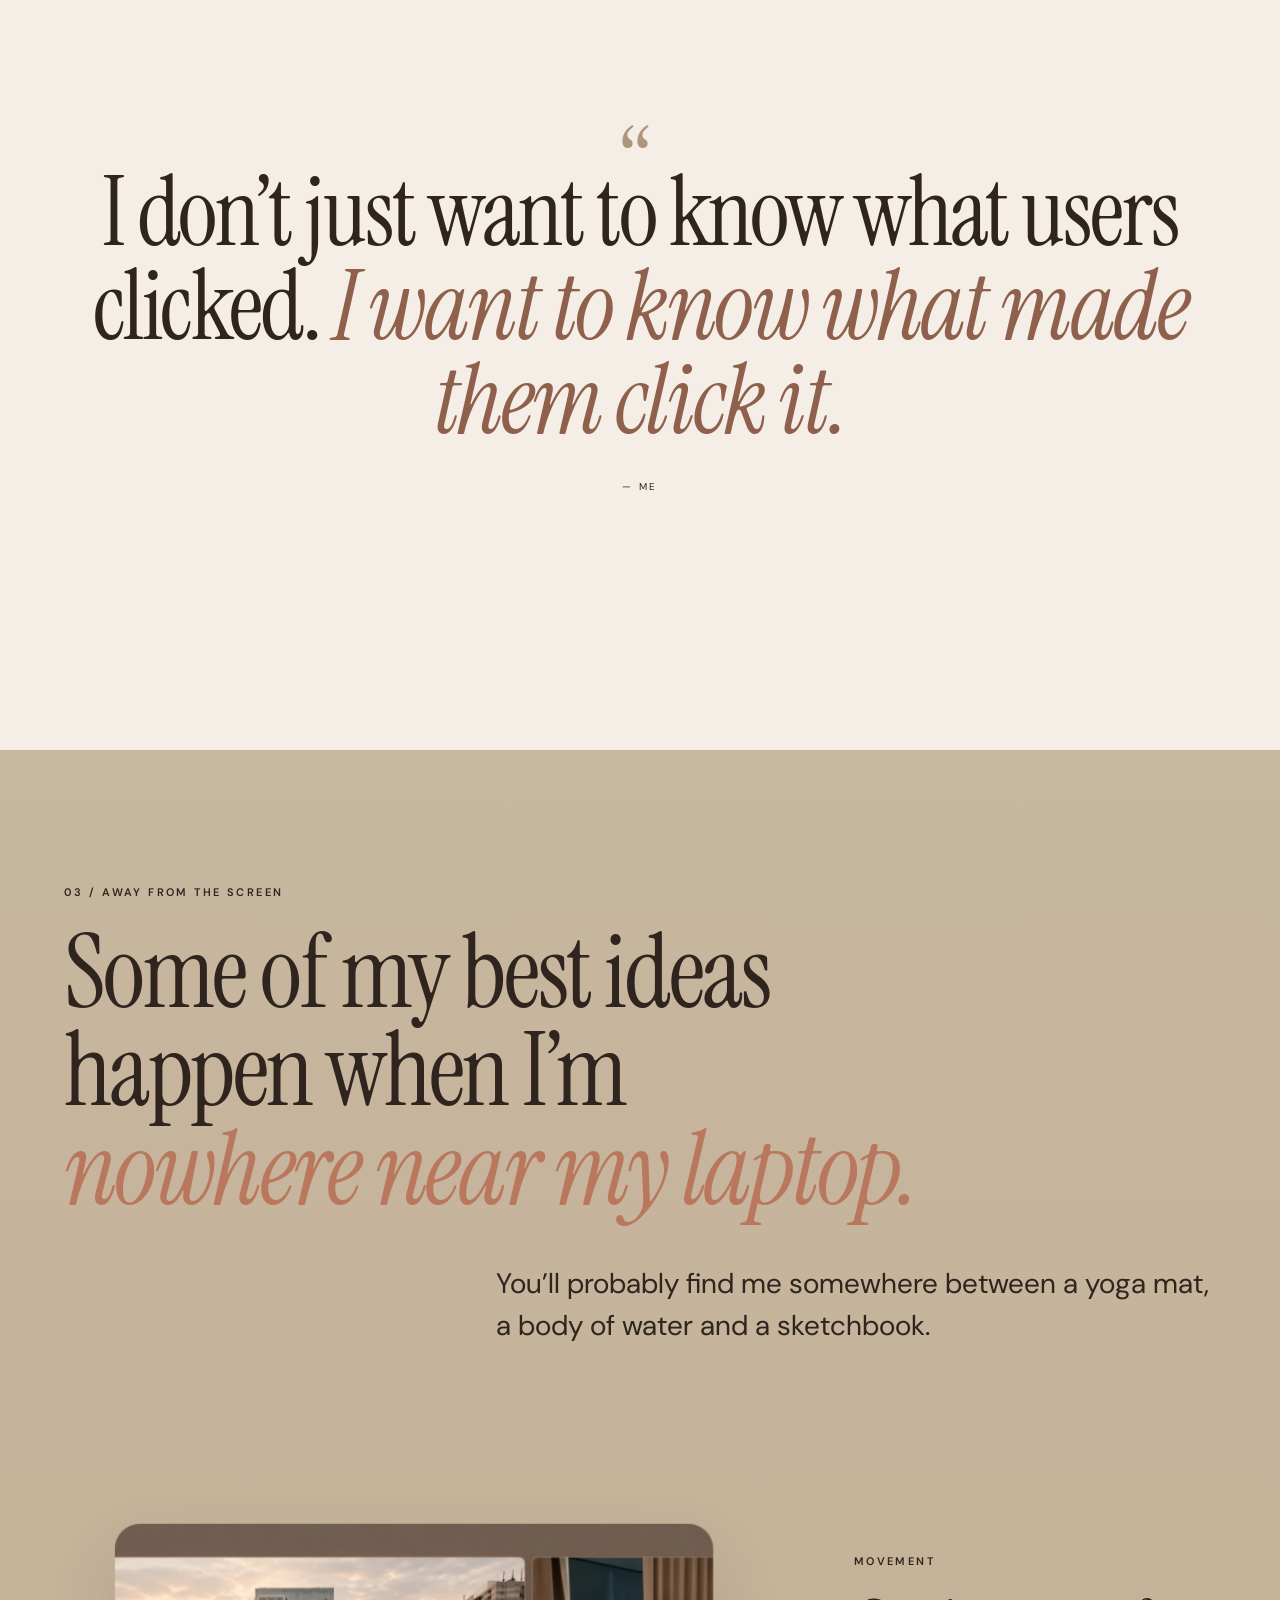
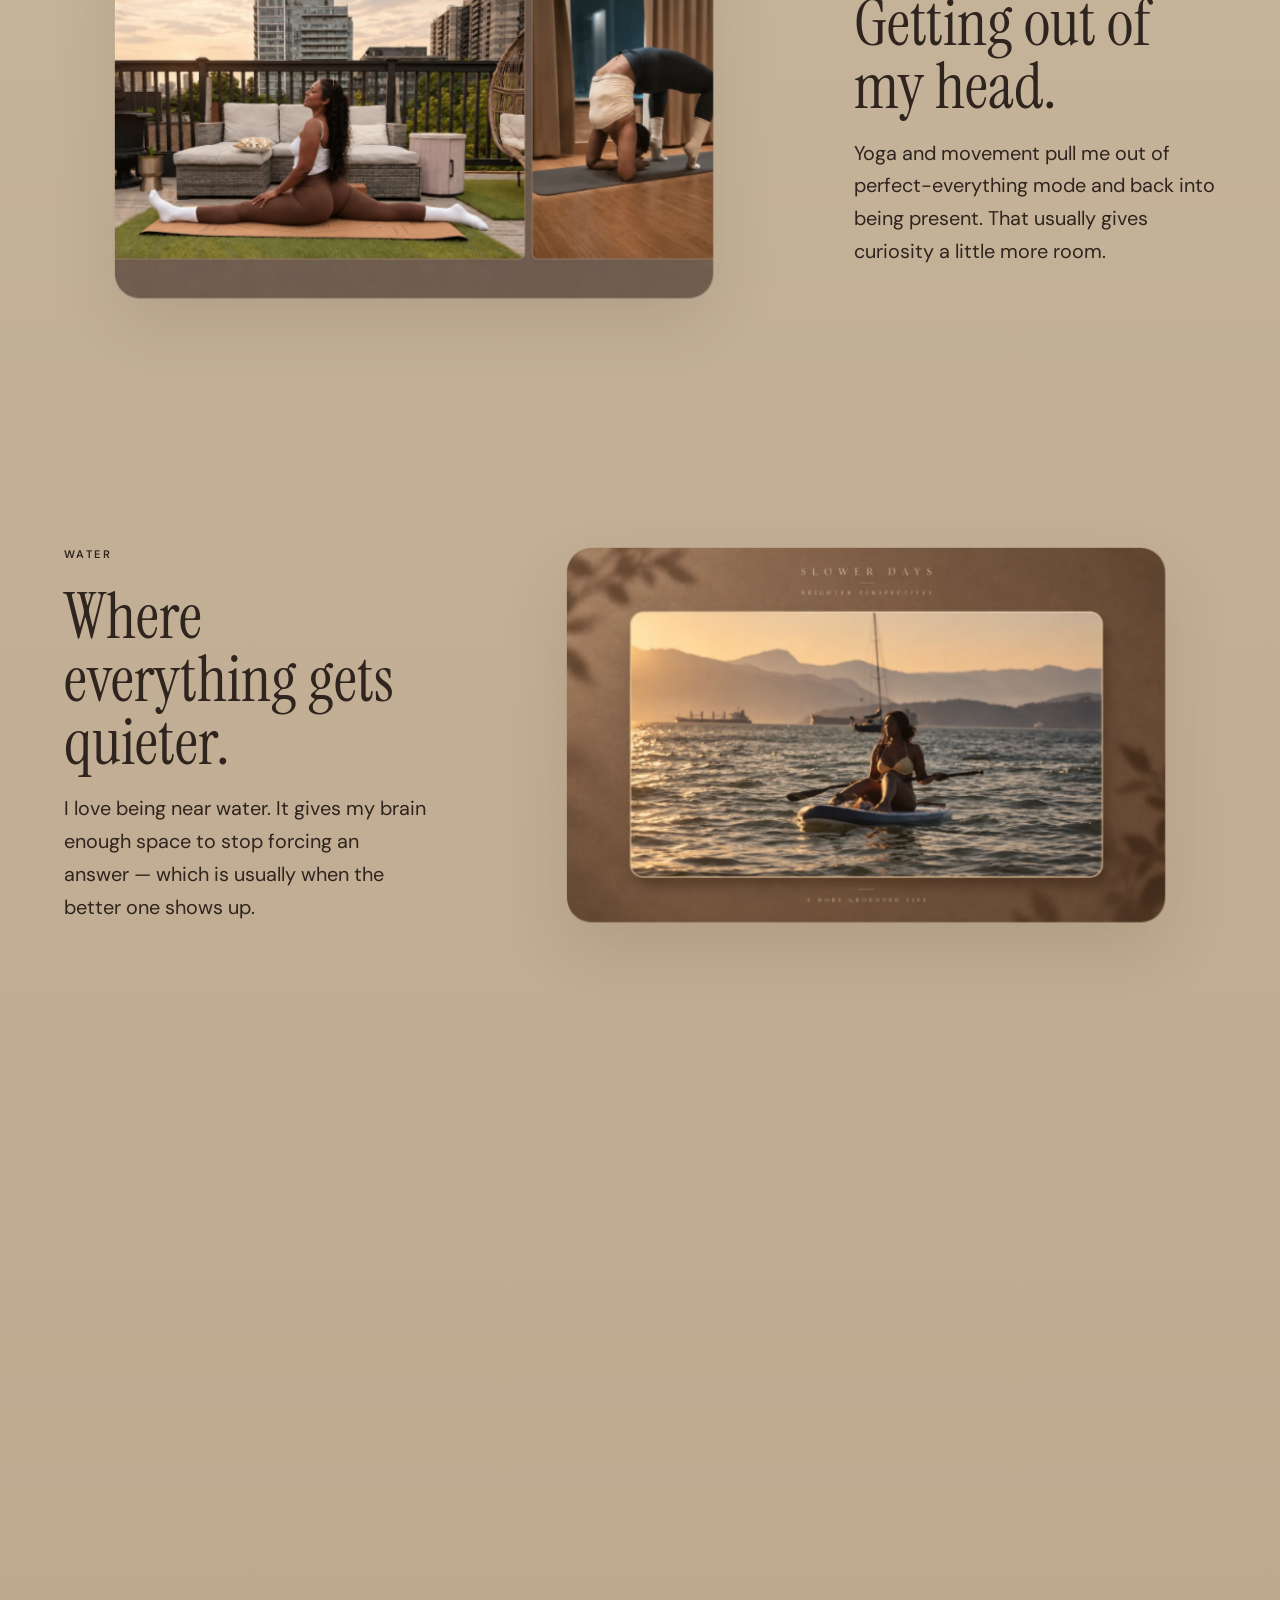
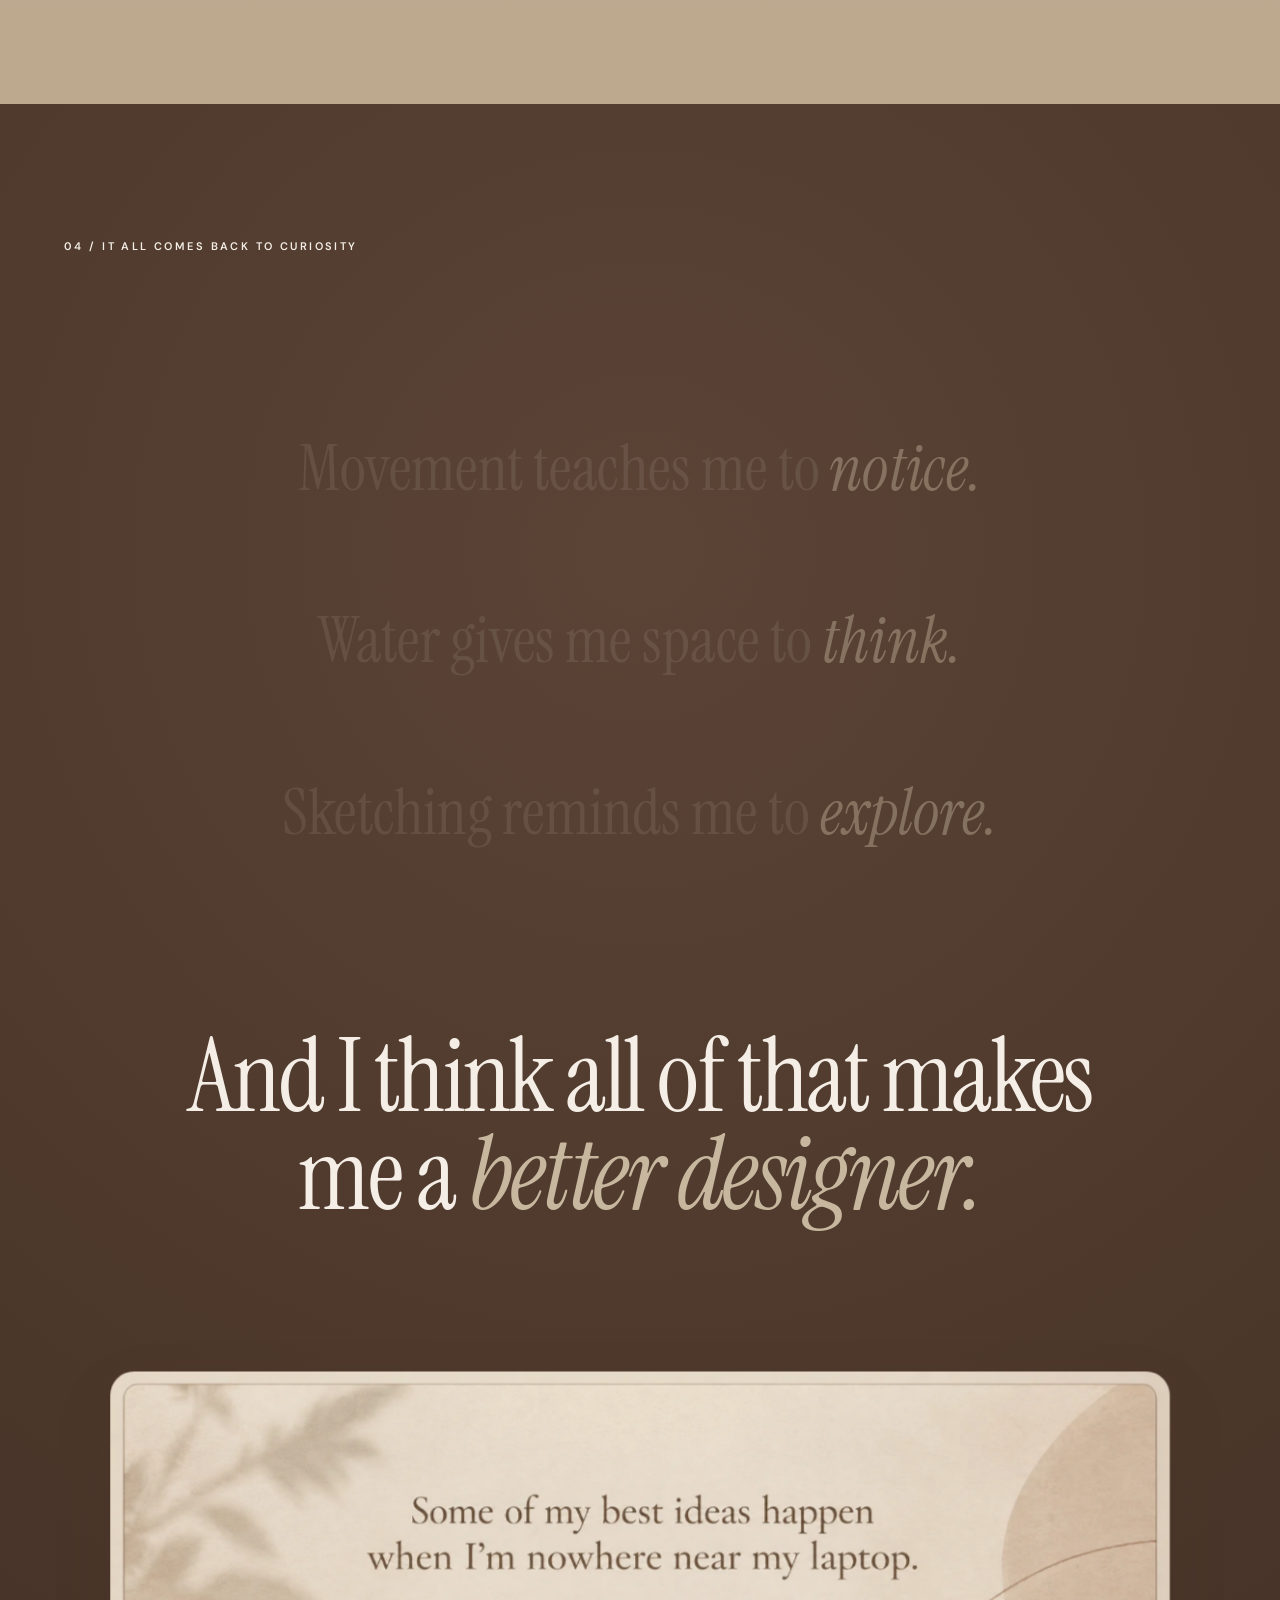
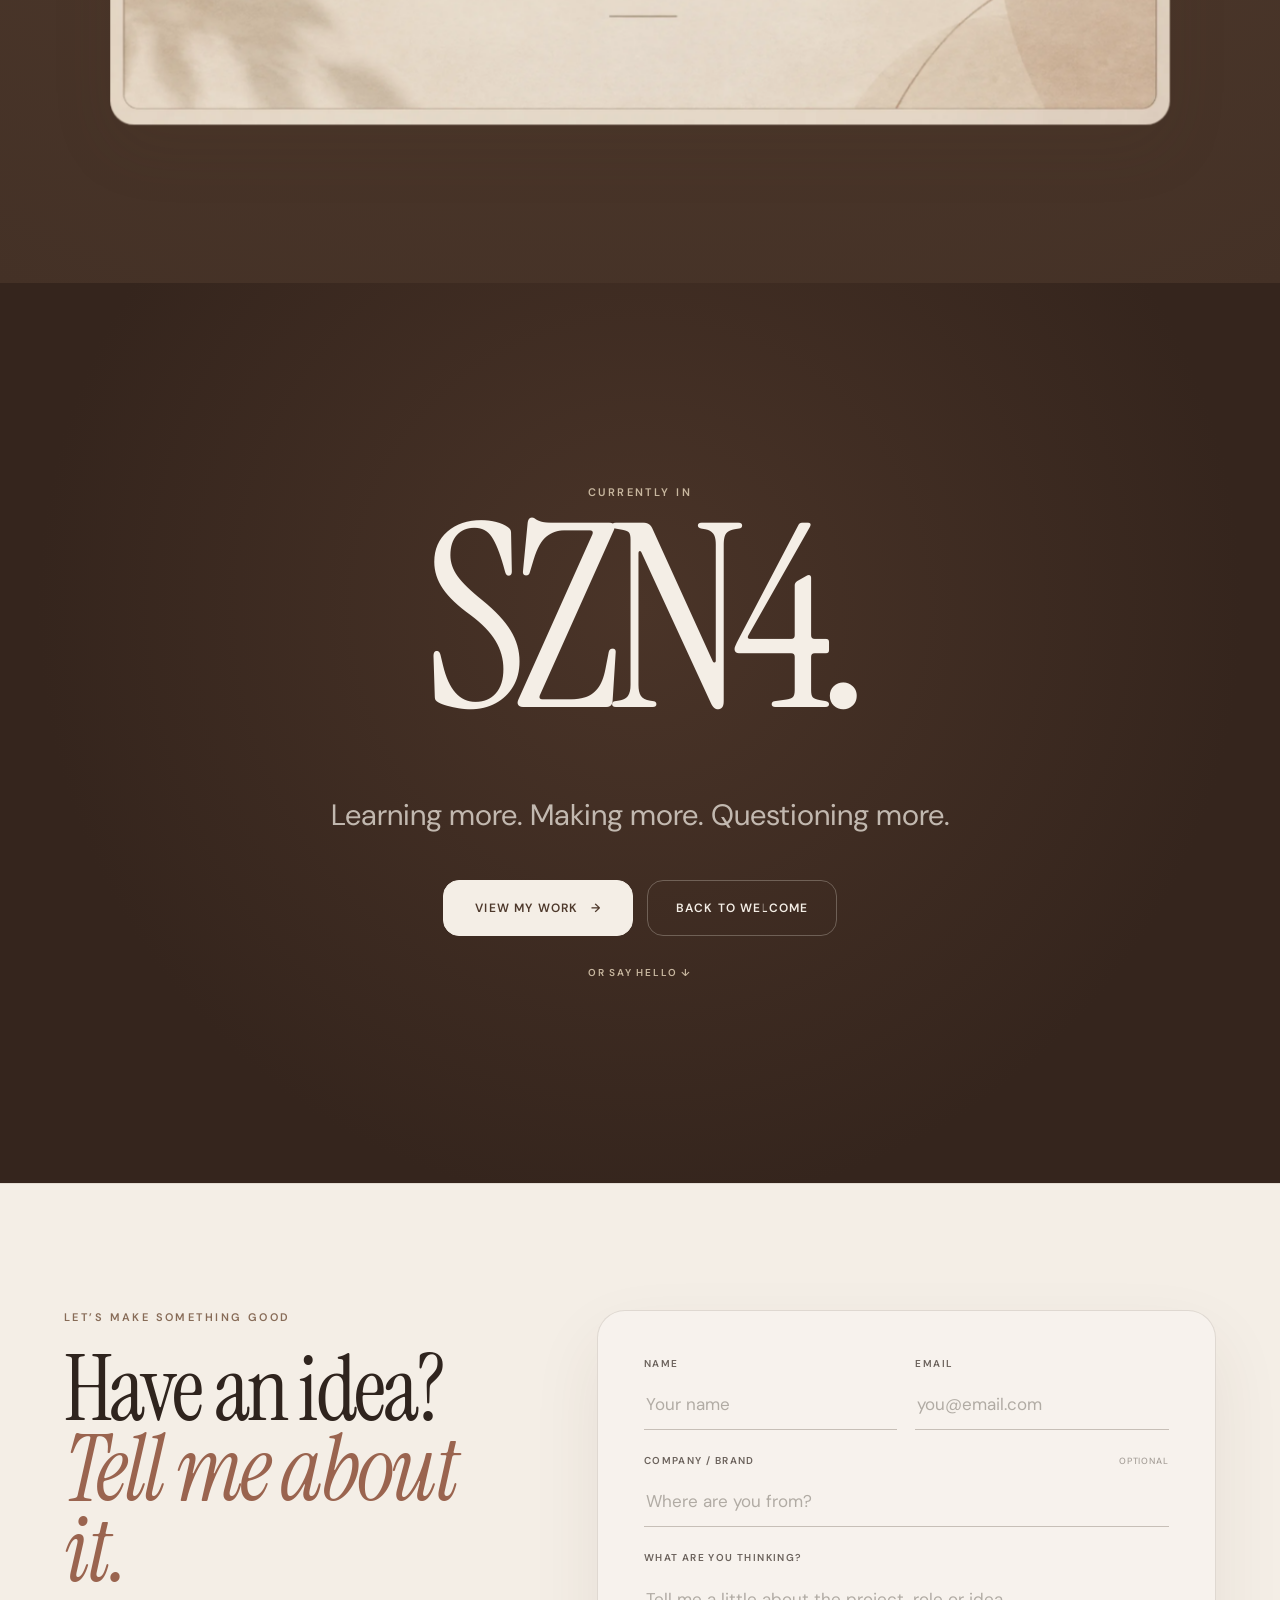
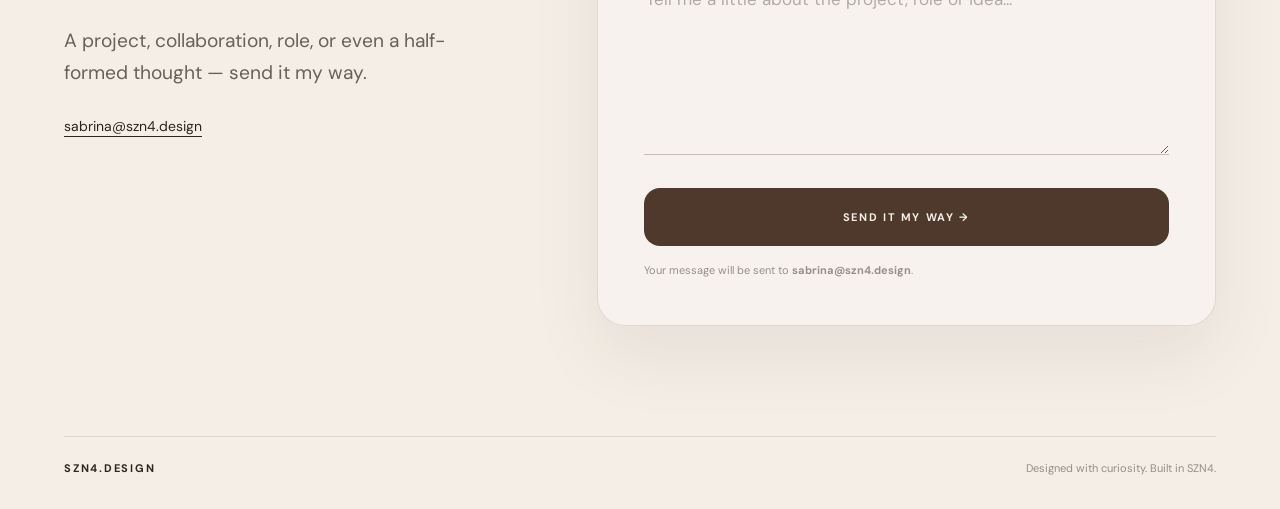
==== commit 2bb896f8: "Update index.html update URL" ====
--- a/about-me/index.html
+++ b/about-me/index.html
@@ -11,7 +11,7 @@
   <link rel="preconnect" href="https://fonts.gstatic.com" crossorigin>
   <link href="https://fonts.googleapis.com/css2?family=DM+Sans:wght@400;500;600;700&family=Instrument+Serif:ital@0;1&display=swap" rel="stylesheet">
 
-  <link rel="stylesheet" href="./styles.css" />
+  <link rel="stylesheet" href="/about-me/styles.css" />
 </head>
 
 <body>
@@ -21,7 +21,7 @@
   <header class="site-nav">
     <a class="wordmark" href="/" aria-label="SZN4 home">SZN4.DESIGN</a>
     <nav aria-label="Primary navigation">
-      <a href="https://szn4.design/ui-ux-projects">Work</a>
+      <a href="https://szn4design.myportfolio.com/ui-ux-projects">Work</a>
       <a class="is-current" href="#top">About</a>
     </nav>
   </header>
@@ -49,7 +49,7 @@
           <figure class="hero-portrait reveal image-focus">
             <div class="portrait-frame">
               <img
-                src="./assets/headshot-original.webp"
+                src="/about-me/assets/headshot-original.webp"
                 alt="Portrait of Sabrina"
                 fetchpriority="high"
               />
@@ -133,7 +133,7 @@
 
         <figure class="tools-card reveal image-focus">
           <img
-            src="./assets/tools-editorial.webp"
+            src="/about-me/assets/tools-editorial.webp"
             alt="Sabrina's design and front-end toolkit including Figma, Adobe XD, VS Code, GitHub, HTML, CSS and JavaScript"
             loading="lazy"
           />
@@ -172,7 +172,7 @@
           <article class="life-row">
             <figure class="life-image reveal image-focus">
               <img
-                src="./assets/yoga-editorial-user.webp"
+                src="/about-me/assets/yoga-editorial-user.webp"
                 alt="Warm editorial collage of Sabrina practicing yoga"
                 loading="lazy"
               />
@@ -190,7 +190,7 @@
           <article class="life-row life-row-reverse">
             <figure class="life-image reveal image-focus">
               <img
-                src="./assets/water-editorial.webp"
+                src="/about-me/assets/water-editorial.webp"
                 alt="Sabrina paddleboarding on the water with mountains in the distance"
                 loading="lazy"
               />
@@ -208,7 +208,7 @@
           <article class="life-row">
             <figure class="life-image reveal image-focus">
               <img
-                src="./assets/sketches-editorial.webp"
+                src="/about-me/assets/sketches-editorial.webp"
                 alt="Warm editorial presentation of Sabrina's hand-drawn jewellery concepts"
                 loading="lazy"
               />
@@ -246,7 +246,7 @@
 
         <figure class="ideas-banner reveal image-focus">
           <img
-            src="./assets/ideas-banner.webp"
+            src="/about-me/assets/ideas-banner.webp"
             alt="Some of my best ideas happen when I'm nowhere near my laptop"
             loading="lazy"
           />
@@ -367,6 +367,6 @@
   </footer>
 
 
-  <script src="./script.js"></script>
+  <script src="/about-me/script.js"></script>
 </body>
 </html>
